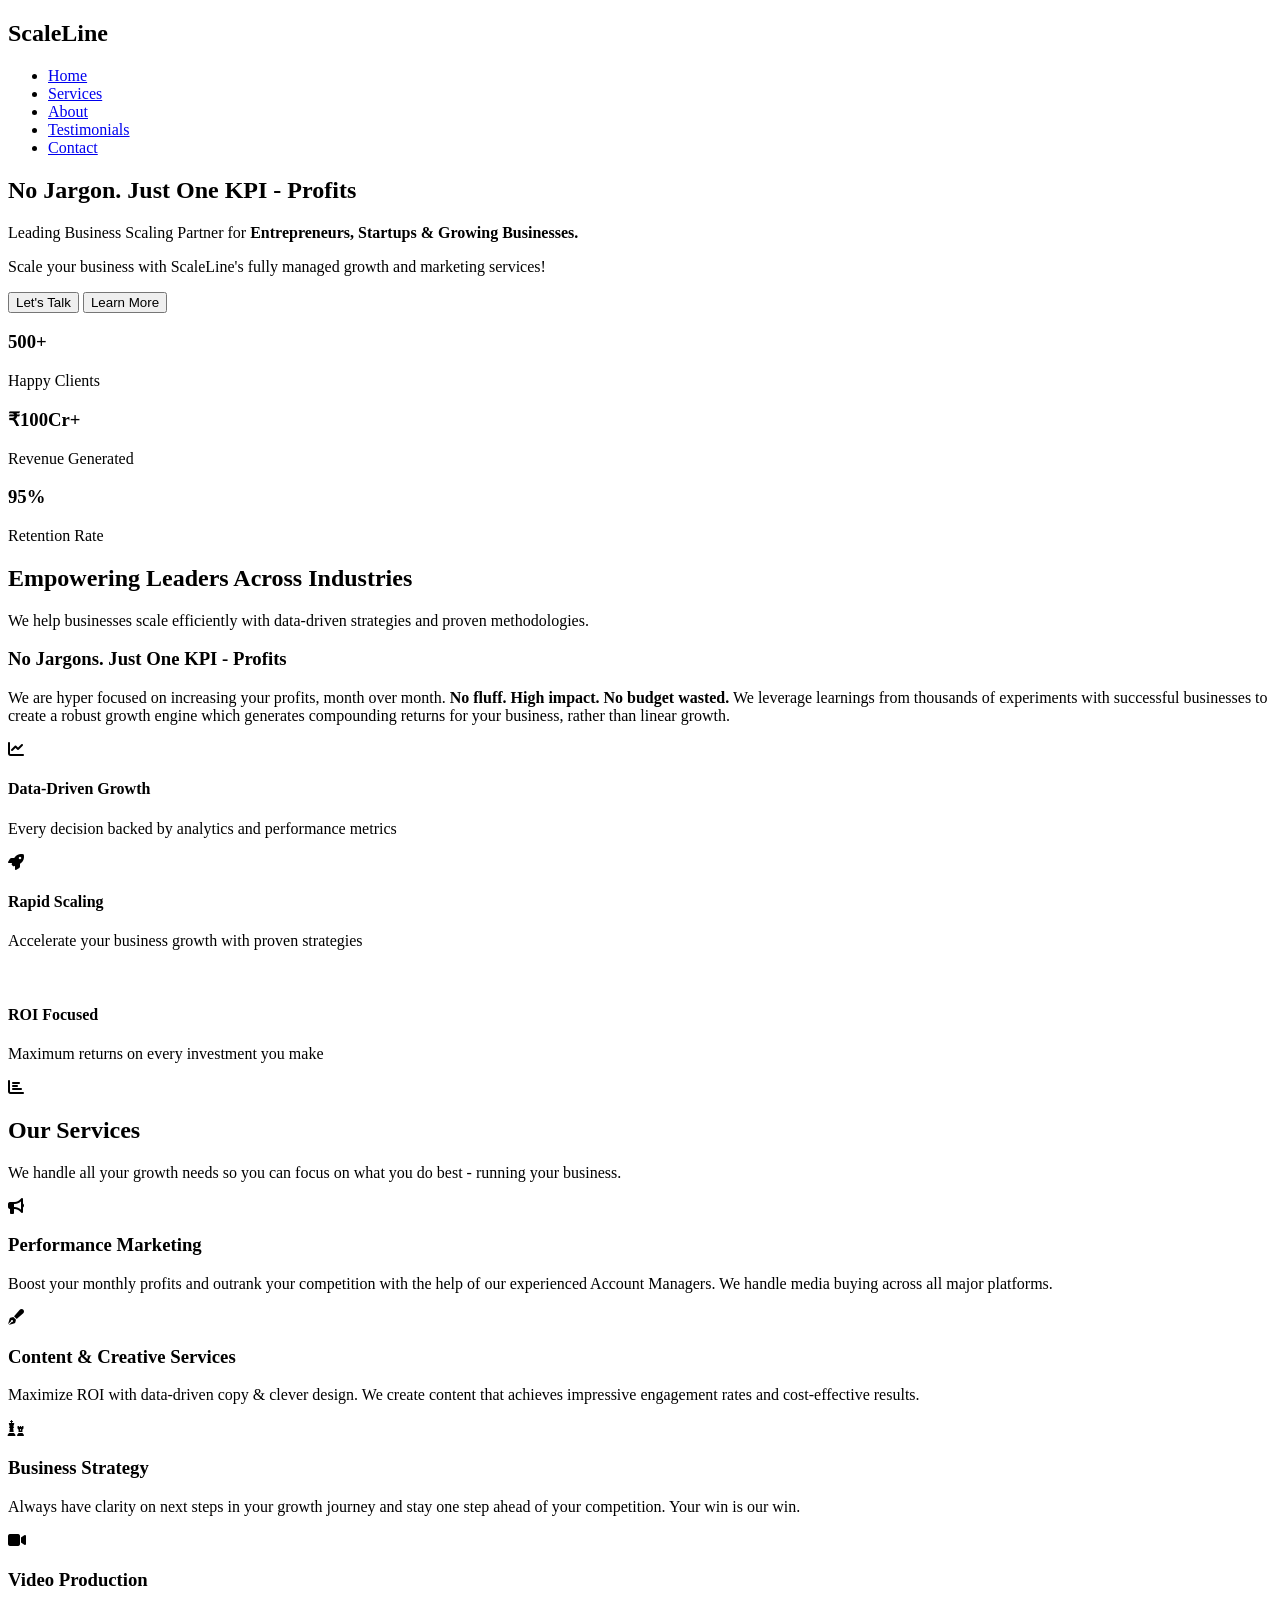
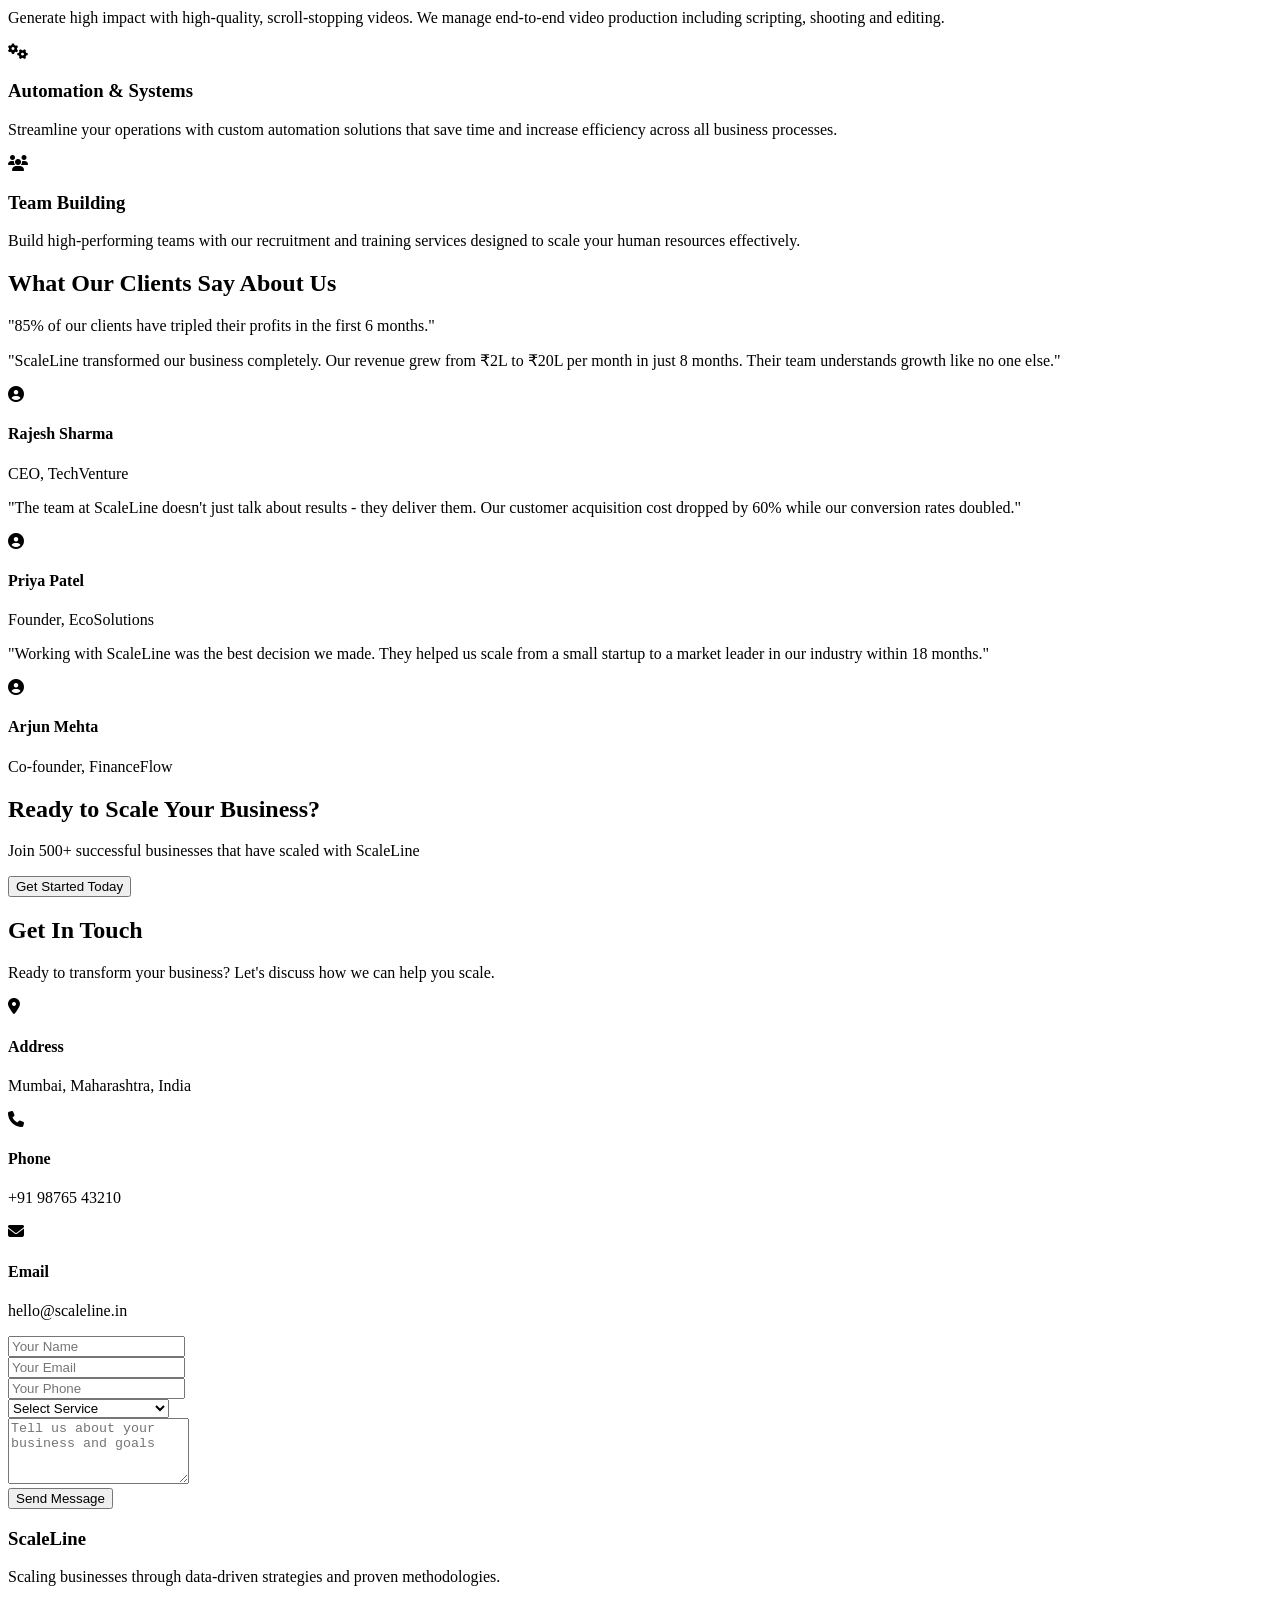
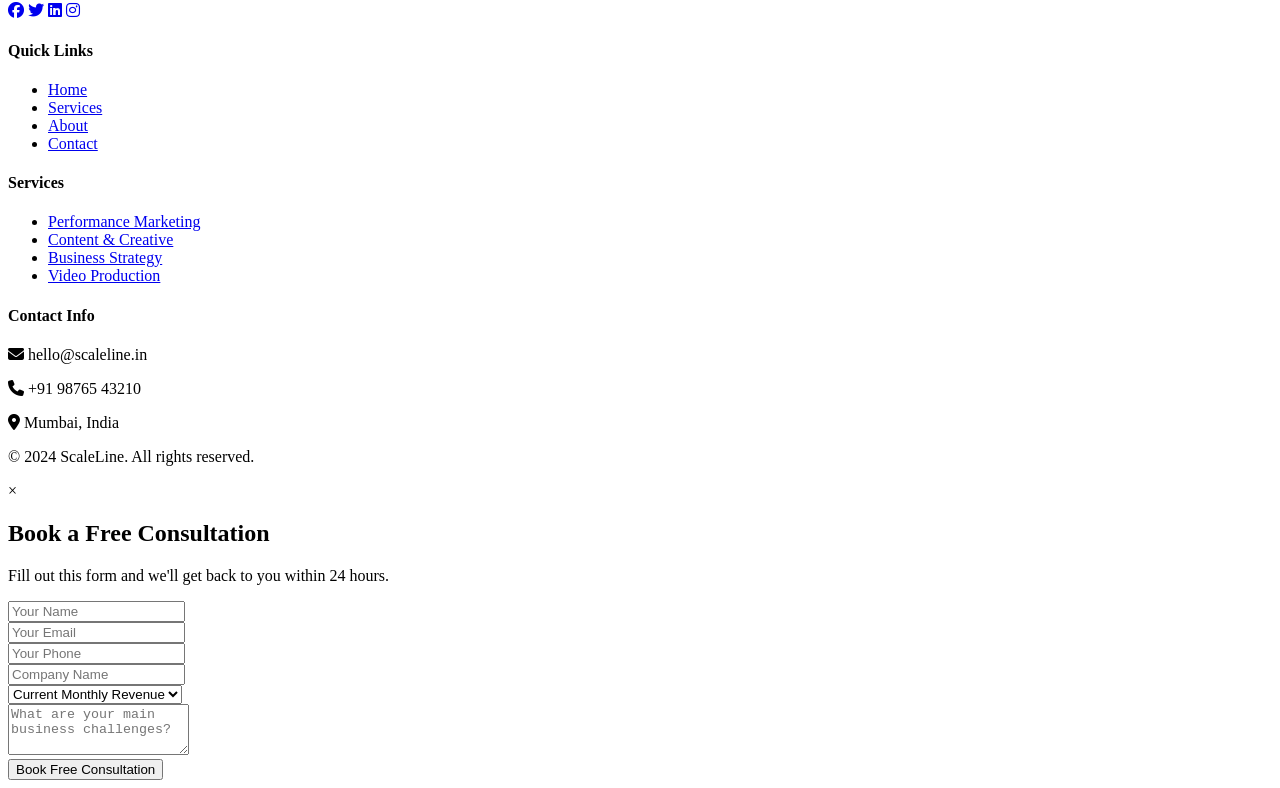
==== index.html @ e4d72406 "Checkpoint before follow-up message" ====
<!DOCTYPE html>
<html lang="en">
<head>
    <meta charset="UTF-8">
    <meta name="viewport" content="width=device-width, initial-scale=1.0">
    <title>ScaleLine - Scale Your Business Like Never Before</title>
    <link rel="stylesheet" href="styles.css">
    <link href="https://fonts.googleapis.com/css2?family=Inter:wght@300;400;500;600;700;800&display=swap" rel="stylesheet">
    <link rel="stylesheet" href="https://cdnjs.cloudflare.com/ajax/libs/font-awesome/6.4.0/css/all.min.css">
</head>
<body>
    <!-- Navigation -->
    <nav class="navbar">
        <div class="nav-container">
            <div class="nav-logo">
                <h2>ScaleLine</h2>
            </div>
            <ul class="nav-menu">
                <li class="nav-item">
                    <a href="#home" class="nav-link">Home</a>
                </li>
                <li class="nav-item">
                    <a href="#services" class="nav-link">Services</a>
                </li>
                <li class="nav-item">
                    <a href="#about" class="nav-link">About</a>
                </li>
                <li class="nav-item">
                    <a href="#testimonials" class="nav-link">Testimonials</a>
                </li>
                <li class="nav-item">
                    <a href="#contact" class="nav-link">Contact</a>
                </li>
            </ul>
            <div class="nav-toggle" id="mobile-menu">
                <span class="bar"></span>
                <span class="bar"></span>
                <span class="bar"></span>
            </div>
        </div>
    </nav>

    <!-- Hero Section -->
    <section id="home" class="hero">
        <div class="hero-container">
            <div class="hero-content">
                <h1 class="hero-title">
                    No Jargon. Just One KPI - 
                    <span class="gradient-text">Profits</span>
                </h1>
                <p class="hero-subtitle">
                    Leading Business Scaling Partner for <strong>Entrepreneurs, Startups & Growing Businesses.</strong>
                </p>
                <p class="hero-description">
                    Scale your business with ScaleLine's fully managed growth and marketing services!
                </p>
                <div class="hero-buttons">
                    <button class="btn btn-primary" onclick="openModal()">Let's Talk</button>
                    <button class="btn btn-secondary">Learn More</button>
                </div>
            </div>
            <div class="hero-stats">
                <div class="stat-item">
                    <h3>500+</h3>
                    <p>Happy Clients</p>
                </div>
                <div class="stat-item">
                    <h3>₹100Cr+</h3>
                    <p>Revenue Generated</p>
                </div>
                <div class="stat-item">
                    <h3>95%</h3>
                    <p>Retention Rate</p>
                </div>
            </div>
        </div>
    </section>

    <!-- About Section -->
    <section id="about" class="about">
        <div class="container">
            <div class="section-header">
                <h2>Empowering Leaders Across Industries</h2>
                <p>We help businesses scale efficiently with data-driven strategies and proven methodologies.</p>
            </div>
            <div class="about-content">
                <div class="about-text">
                    <h3>No Jargons. Just One KPI - <span class="gradient-text">Profits</span></h3>
                    <p>
                        We are hyper focused on increasing your profits, month over month. <strong>No fluff. High impact. No budget wasted.</strong> 
                        We leverage learnings from thousands of experiments with successful businesses to create a robust growth engine 
                        which generates compounding returns for your business, rather than linear growth.
                    </p>
                    <div class="features">
                        <div class="feature-item">
                            <i class="fas fa-chart-line"></i>
                            <h4>Data-Driven Growth</h4>
                            <p>Every decision backed by analytics and performance metrics</p>
                        </div>
                        <div class="feature-item">
                            <i class="fas fa-rocket"></i>
                            <h4>Rapid Scaling</h4>
                            <p>Accelerate your business growth with proven strategies</p>
                        </div>
                        <div class="feature-item">
                            <i class="fas fa-target"></i>
                            <h4>ROI Focused</h4>
                            <p>Maximum returns on every investment you make</p>
                        </div>
                    </div>
                </div>
                <div class="about-image">
                    <div class="image-placeholder">
                        <i class="fas fa-chart-bar"></i>
                    </div>
                </div>
            </div>
        </div>
    </section>

    <!-- Services Section -->
    <section id="services" class="services">
        <div class="container">
            <div class="section-header">
                <h2>Our Services</h2>
                <p>We handle all your growth needs so you can focus on what you do best - running your business.</p>
            </div>
            <div class="services-grid">
                <div class="service-card">
                    <div class="service-icon">
                        <i class="fas fa-bullhorn"></i>
                    </div>
                    <h3>Performance Marketing</h3>
                    <p>Boost your monthly profits and outrank your competition with the help of our experienced Account Managers. We handle media buying across all major platforms.</p>
                </div>
                <div class="service-card">
                    <div class="service-icon">
                        <i class="fas fa-pen-fancy"></i>
                    </div>
                    <h3>Content & Creative Services</h3>
                    <p>Maximize ROI with data-driven copy & clever design. We create content that achieves impressive engagement rates and cost-effective results.</p>
                </div>
                <div class="service-card">
                    <div class="service-icon">
                        <i class="fas fa-chess"></i>
                    </div>
                    <h3>Business Strategy</h3>
                    <p>Always have clarity on next steps in your growth journey and stay one step ahead of your competition. Your win is our win.</p>
                </div>
                <div class="service-card">
                    <div class="service-icon">
                        <i class="fas fa-video"></i>
                    </div>
                    <h3>Video Production</h3>
                    <p>Generate high impact with high-quality, scroll-stopping videos. We manage end-to-end video production including scripting, shooting and editing.</p>
                </div>
                <div class="service-card">
                    <div class="service-icon">
                        <i class="fas fa-cogs"></i>
                    </div>
                    <h3>Automation & Systems</h3>
                    <p>Streamline your operations with custom automation solutions that save time and increase efficiency across all business processes.</p>
                </div>
                <div class="service-card">
                    <div class="service-icon">
                        <i class="fas fa-users"></i>
                    </div>
                    <h3>Team Building</h3>
                    <p>Build high-performing teams with our recruitment and training services designed to scale your human resources effectively.</p>
                </div>
            </div>
        </div>
    </section>

    <!-- Testimonials Section -->
    <section id="testimonials" class="testimonials">
        <div class="container">
            <div class="section-header">
                <h2>What Our Clients Say About Us</h2>
                <p>"85% of our clients have tripled their profits in the first 6 months."</p>
            </div>
            <div class="testimonials-slider">
                <div class="testimonial-card active">
                    <div class="testimonial-content">
                        <p>"ScaleLine transformed our business completely. Our revenue grew from ₹2L to ₹20L per month in just 8 months. Their team understands growth like no one else."</p>
                    </div>
                    <div class="testimonial-author">
                        <div class="author-image">
                            <i class="fas fa-user-circle"></i>
                        </div>
                        <div class="author-info">
                            <h4>Rajesh Sharma</h4>
                            <p>CEO, TechVenture</p>
                        </div>
                    </div>
                </div>
                <div class="testimonial-card">
                    <div class="testimonial-content">
                        <p>"The team at ScaleLine doesn't just talk about results - they deliver them. Our customer acquisition cost dropped by 60% while our conversion rates doubled."</p>
                    </div>
                    <div class="testimonial-author">
                        <div class="author-image">
                            <i class="fas fa-user-circle"></i>
                        </div>
                        <div class="author-info">
                            <h4>Priya Patel</h4>
                            <p>Founder, EcoSolutions</p>
                        </div>
                    </div>
                </div>
                <div class="testimonial-card">
                    <div class="testimonial-content">
                        <p>"Working with ScaleLine was the best decision we made. They helped us scale from a small startup to a market leader in our industry within 18 months."</p>
                    </div>
                    <div class="testimonial-author">
                        <div class="author-image">
                            <i class="fas fa-user-circle"></i>
                        </div>
                        <div class="author-info">
                            <h4>Arjun Mehta</h4>
                            <p>Co-founder, FinanceFlow</p>
                        </div>
                    </div>
                </div>
            </div>
            <div class="testimonial-dots">
                <span class="dot active" onclick="currentSlide(1)"></span>
                <span class="dot" onclick="currentSlide(2)"></span>
                <span class="dot" onclick="currentSlide(3)"></span>
            </div>
        </div>
    </section>

    <!-- CTA Section -->
    <section class="cta">
        <div class="container">
            <div class="cta-content">
                <h2>Ready to Scale Your Business?</h2>
                <p>Join 500+ successful businesses that have scaled with ScaleLine</p>
                <button class="btn btn-primary" onclick="openModal()">Get Started Today</button>
            </div>
        </div>
    </section>

    <!-- Contact Section -->
    <section id="contact" class="contact">
        <div class="container">
            <div class="section-header">
                <h2>Get In Touch</h2>
                <p>Ready to transform your business? Let's discuss how we can help you scale.</p>
            </div>
            <div class="contact-content">
                <div class="contact-info">
                    <div class="contact-item">
                        <i class="fas fa-map-marker-alt"></i>
                        <div>
                            <h4>Address</h4>
                            <p>Mumbai, Maharashtra, India</p>
                        </div>
                    </div>
                    <div class="contact-item">
                        <i class="fas fa-phone"></i>
                        <div>
                            <h4>Phone</h4>
                            <p>+91 98765 43210</p>
                        </div>
                    </div>
                    <div class="contact-item">
                        <i class="fas fa-envelope"></i>
                        <div>
                            <h4>Email</h4>
                            <p>hello@scaleline.in</p>
                        </div>
                    </div>
                </div>
                <form class="contact-form">
                    <div class="form-group">
                        <input type="text" placeholder="Your Name" required>
                    </div>
                    <div class="form-group">
                        <input type="email" placeholder="Your Email" required>
                    </div>
                    <div class="form-group">
                        <input type="tel" placeholder="Your Phone" required>
                    </div>
                    <div class="form-group">
                        <select required>
                            <option value="">Select Service</option>
                            <option value="performance-marketing">Performance Marketing</option>
                            <option value="content-creative">Content & Creative</option>
                            <option value="business-strategy">Business Strategy</option>
                            <option value="video-production">Video Production</option>
                            <option value="automation">Automation & Systems</option>
                            <option value="team-building">Team Building</option>
                        </select>
                    </div>
                    <div class="form-group">
                        <textarea placeholder="Tell us about your business and goals" rows="4" required></textarea>
                    </div>
                    <button type="submit" class="btn btn-primary">Send Message</button>
                </form>
            </div>
        </div>
    </section>

    <!-- Footer -->
    <footer class="footer">
        <div class="container">
            <div class="footer-content">
                <div class="footer-section">
                    <h3>ScaleLine</h3>
                    <p>Scaling businesses through data-driven strategies and proven methodologies.</p>
                    <div class="social-links">
                        <a href="#"><i class="fab fa-facebook"></i></a>
                        <a href="#"><i class="fab fa-twitter"></i></a>
                        <a href="#"><i class="fab fa-linkedin"></i></a>
                        <a href="#"><i class="fab fa-instagram"></i></a>
                    </div>
                </div>
                <div class="footer-section">
                    <h4>Quick Links</h4>
                    <ul>
                        <li><a href="#home">Home</a></li>
                        <li><a href="#services">Services</a></li>
                        <li><a href="#about">About</a></li>
                        <li><a href="#contact">Contact</a></li>
                    </ul>
                </div>
                <div class="footer-section">
                    <h4>Services</h4>
                    <ul>
                        <li><a href="#">Performance Marketing</a></li>
                        <li><a href="#">Content & Creative</a></li>
                        <li><a href="#">Business Strategy</a></li>
                        <li><a href="#">Video Production</a></li>
                    </ul>
                </div>
                <div class="footer-section">
                    <h4>Contact Info</h4>
                    <p><i class="fas fa-envelope"></i> hello@scaleline.in</p>
                    <p><i class="fas fa-phone"></i> +91 98765 43210</p>
                    <p><i class="fas fa-map-marker-alt"></i> Mumbai, India</p>
                </div>
            </div>
            <div class="footer-bottom">
                <p>&copy; 2024 ScaleLine. All rights reserved.</p>
            </div>
        </div>
    </footer>

    <!-- Modal -->
    <div id="consultationModal" class="modal">
        <div class="modal-content">
            <span class="close">&times;</span>
            <h2>Book a Free Consultation</h2>
            <p>Fill out this form and we'll get back to you within 24 hours.</p>
            <form class="modal-form">
                <div class="form-group">
                    <input type="text" placeholder="Your Name" required>
                </div>
                <div class="form-group">
                    <input type="email" placeholder="Your Email" required>
                </div>
                <div class="form-group">
                    <input type="tel" placeholder="Your Phone" required>
                </div>
                <div class="form-group">
                    <input type="text" placeholder="Company Name" required>
                </div>
                <div class="form-group">
                    <select required>
                        <option value="">Current Monthly Revenue</option>
                        <option value="0-1L">₹0 - ₹1L</option>
                        <option value="1-5L">₹1L - ₹5L</option>
                        <option value="5-10L">₹5L - ₹10L</option>
                        <option value="10-25L">₹10L - ₹25L</option>
                        <option value="25L+">₹25L+</option>
                    </select>
                </div>
                <div class="form-group">
                    <textarea placeholder="What are your main business challenges?" rows="3" required></textarea>
                </div>
                <button type="submit" class="btn btn-primary">Book Free Consultation</button>
            </form>
        </div>
    </div>

    <script src="script.js"></script>
</body>
</html>
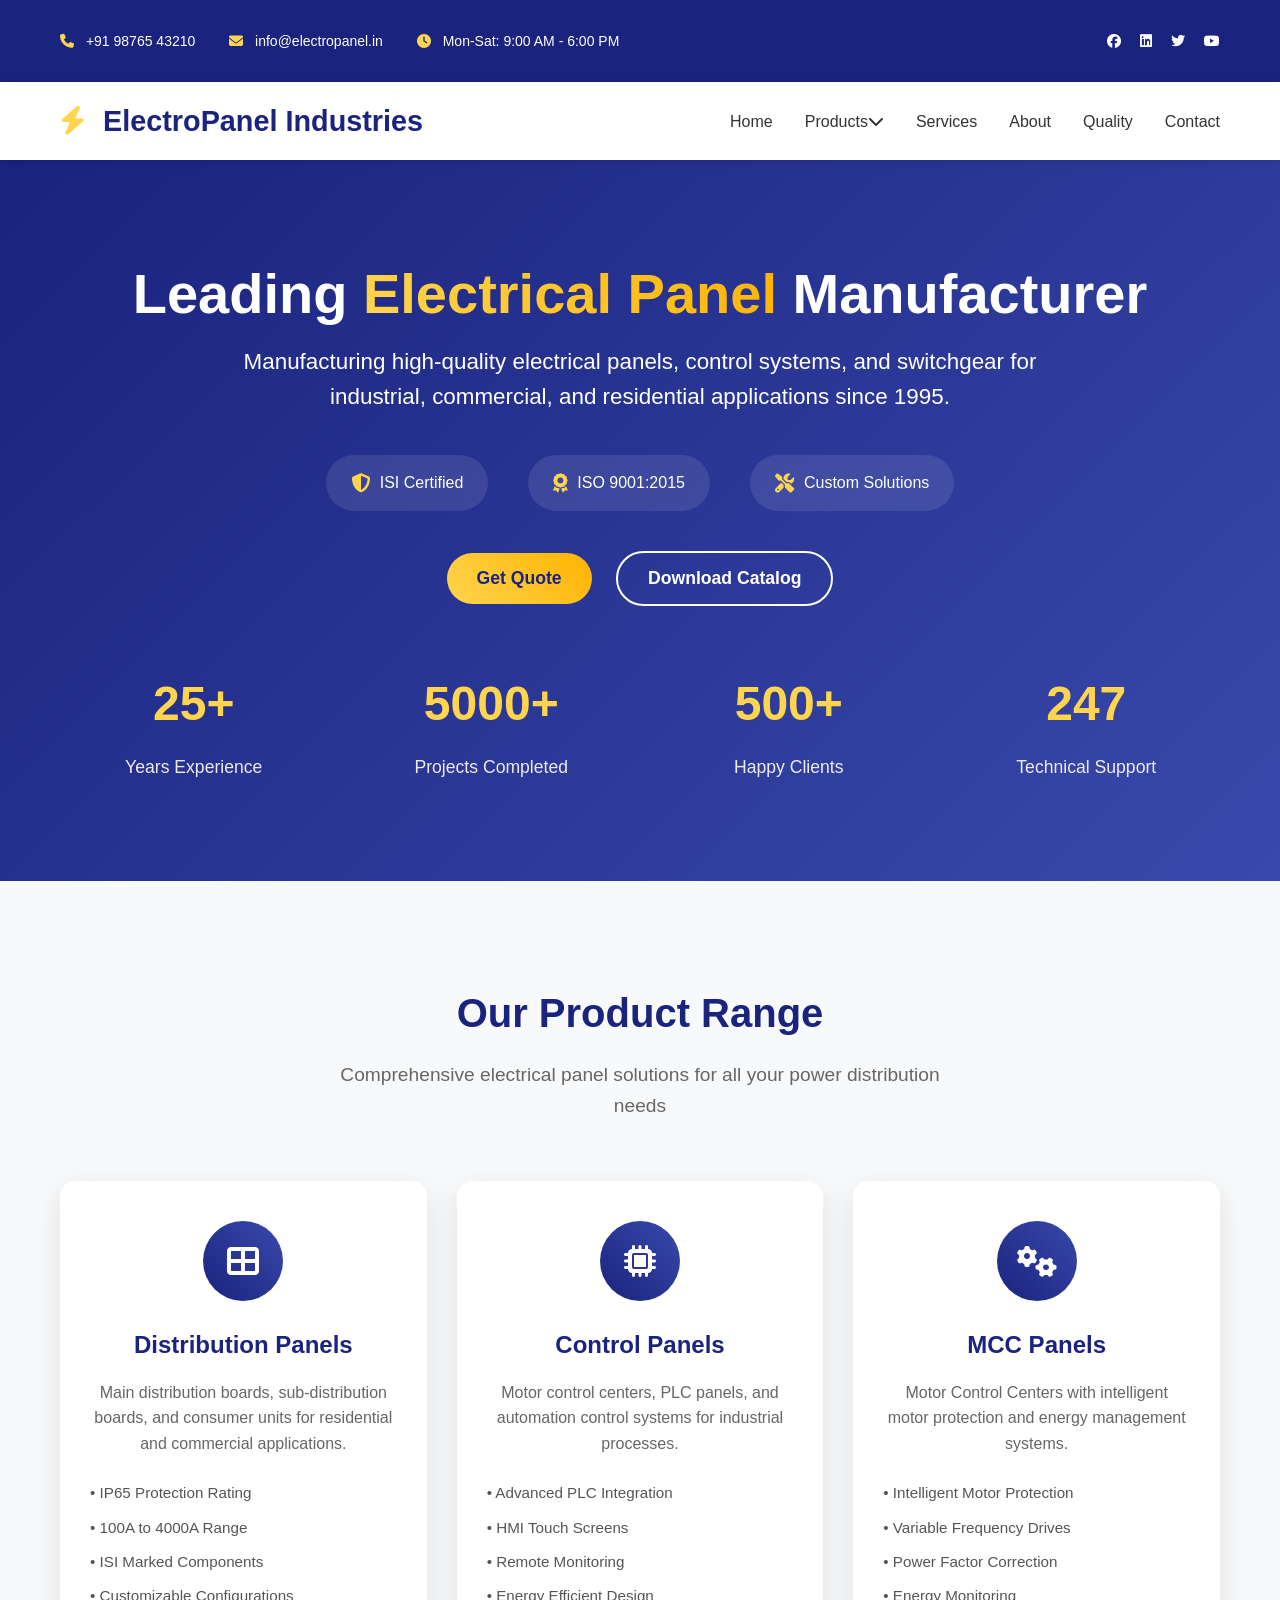
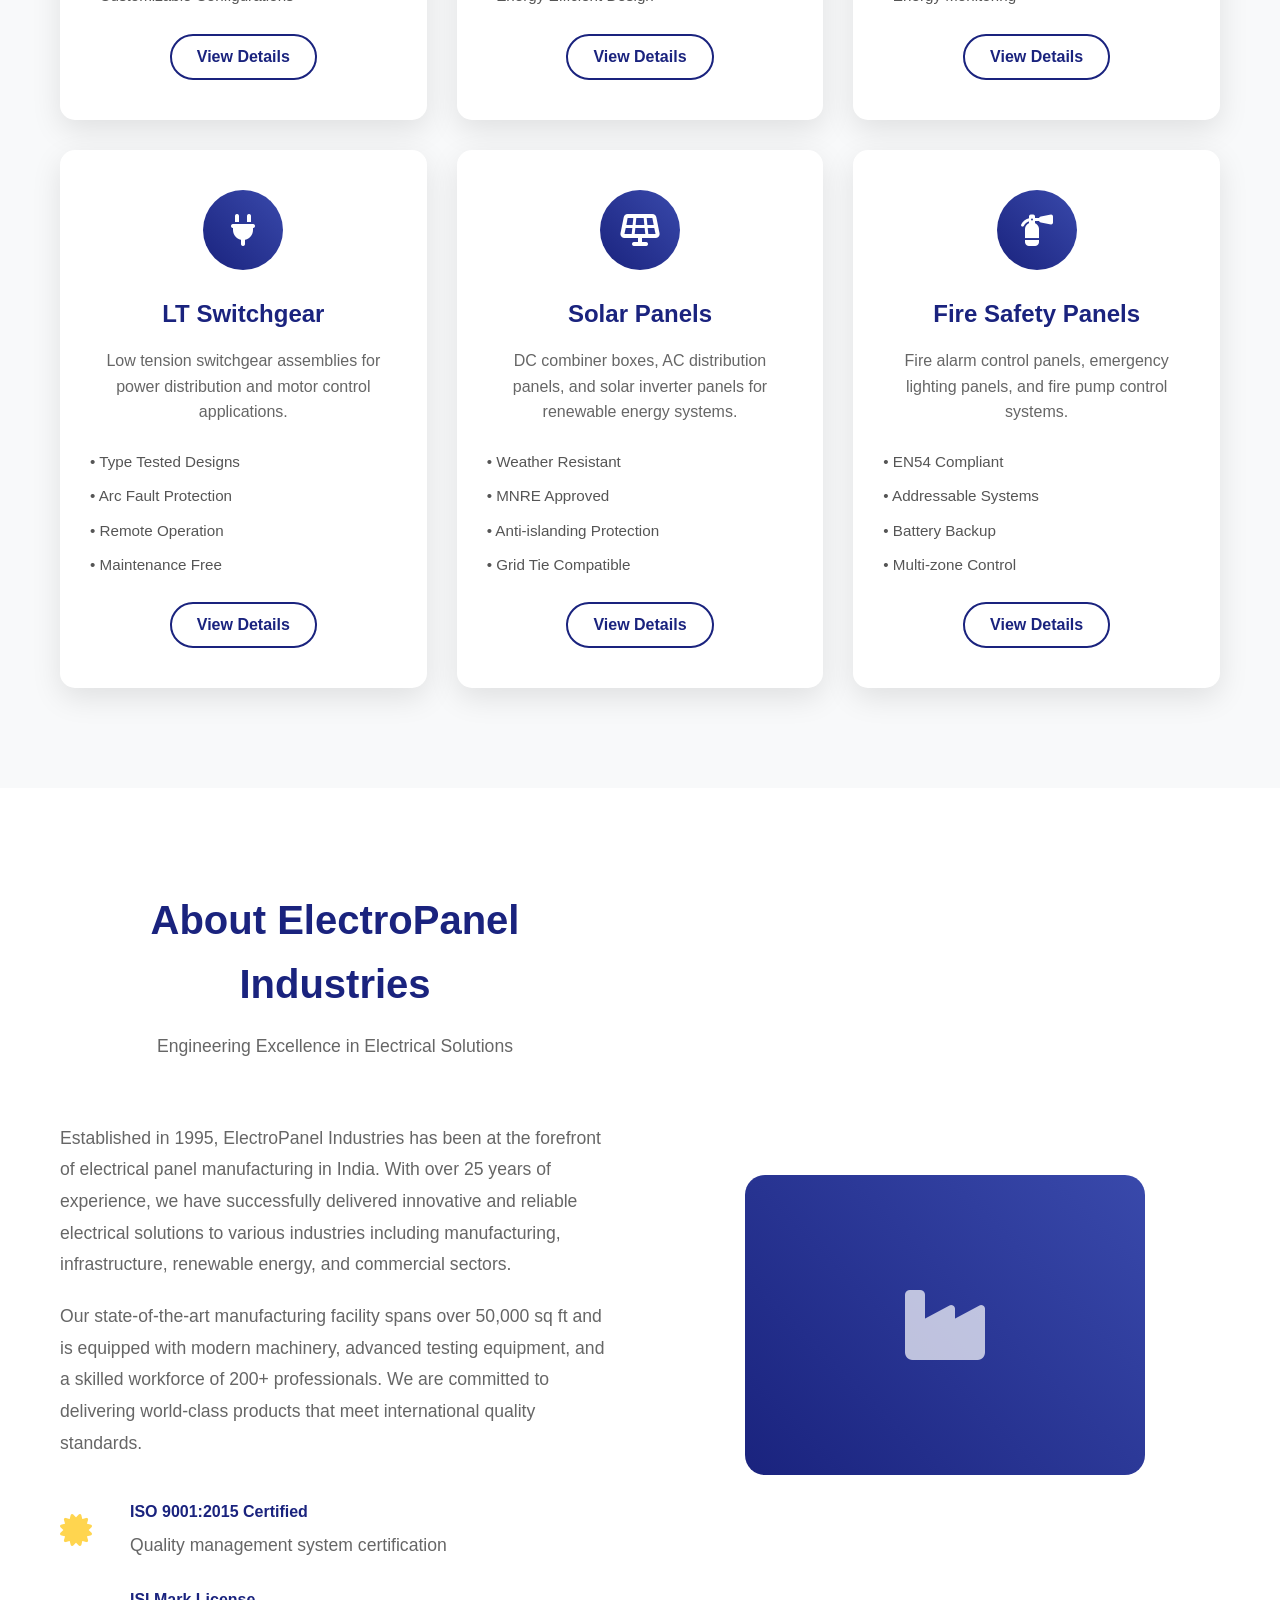
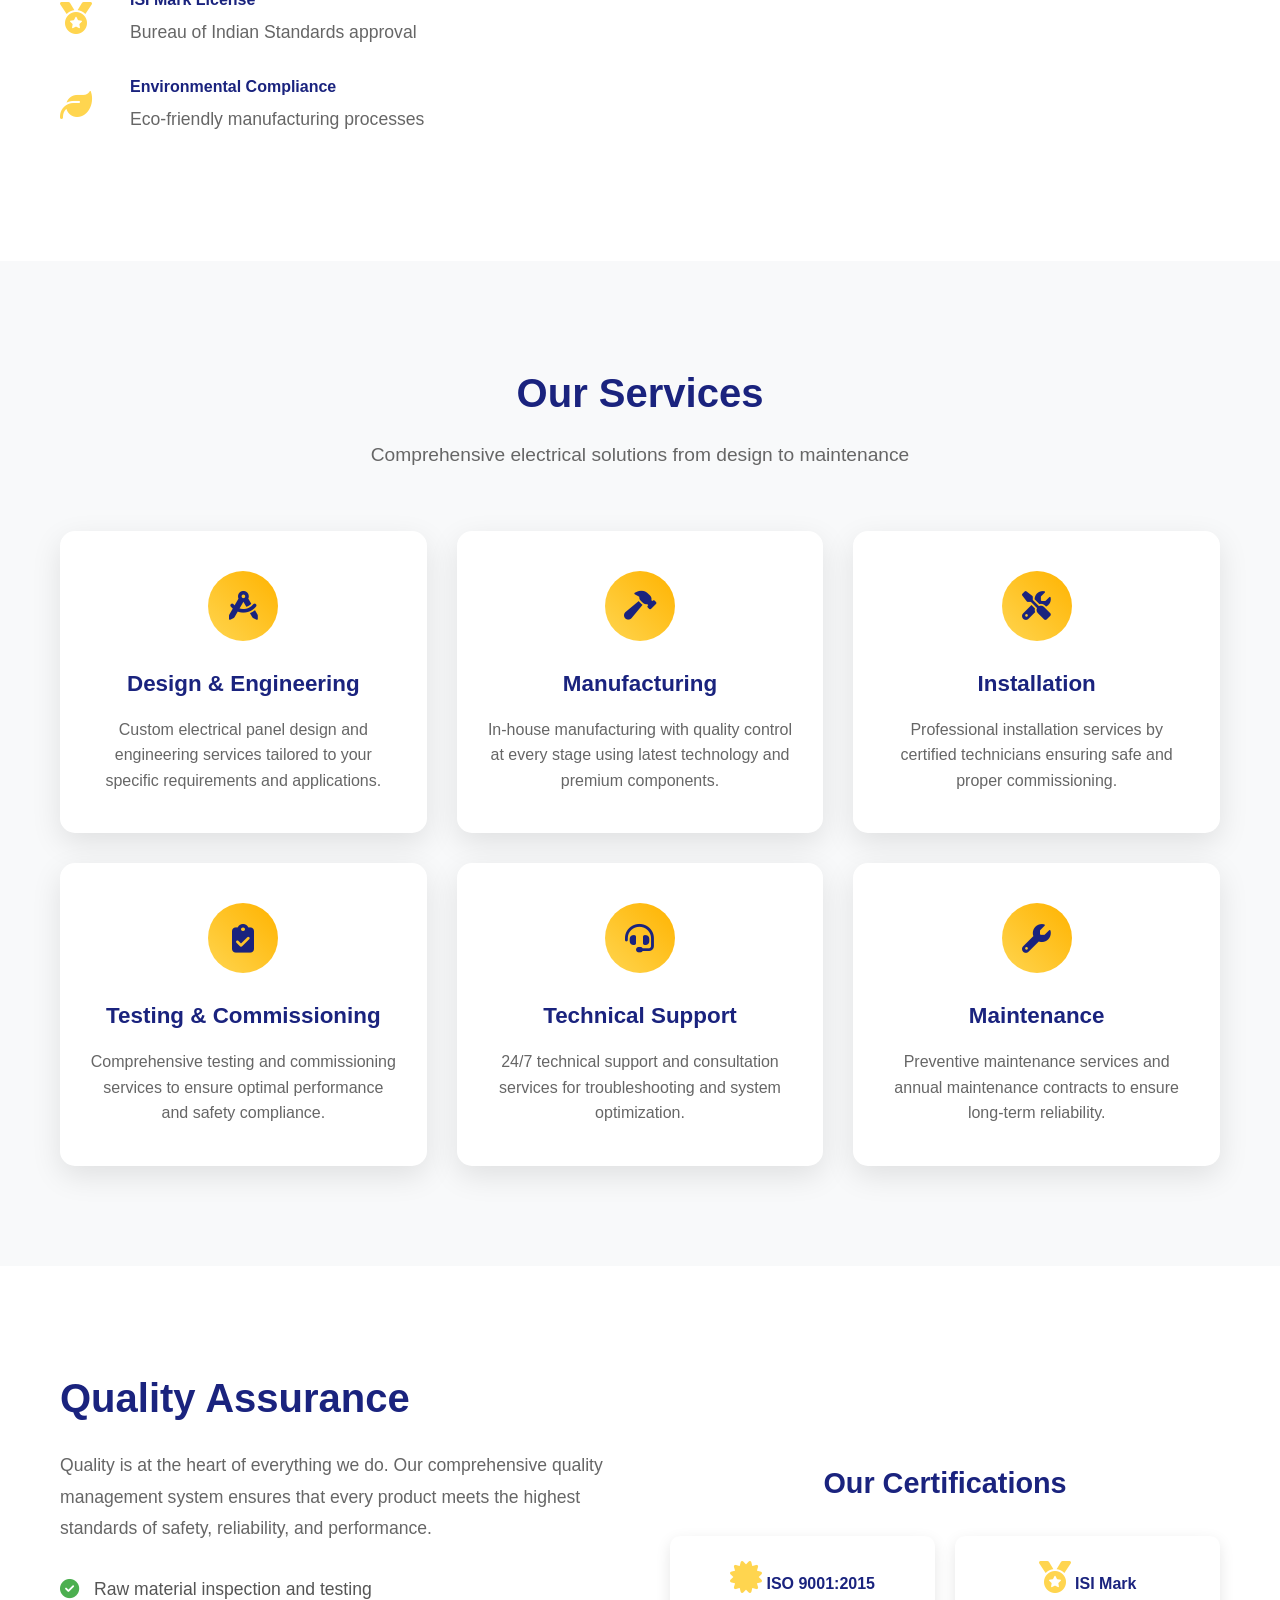
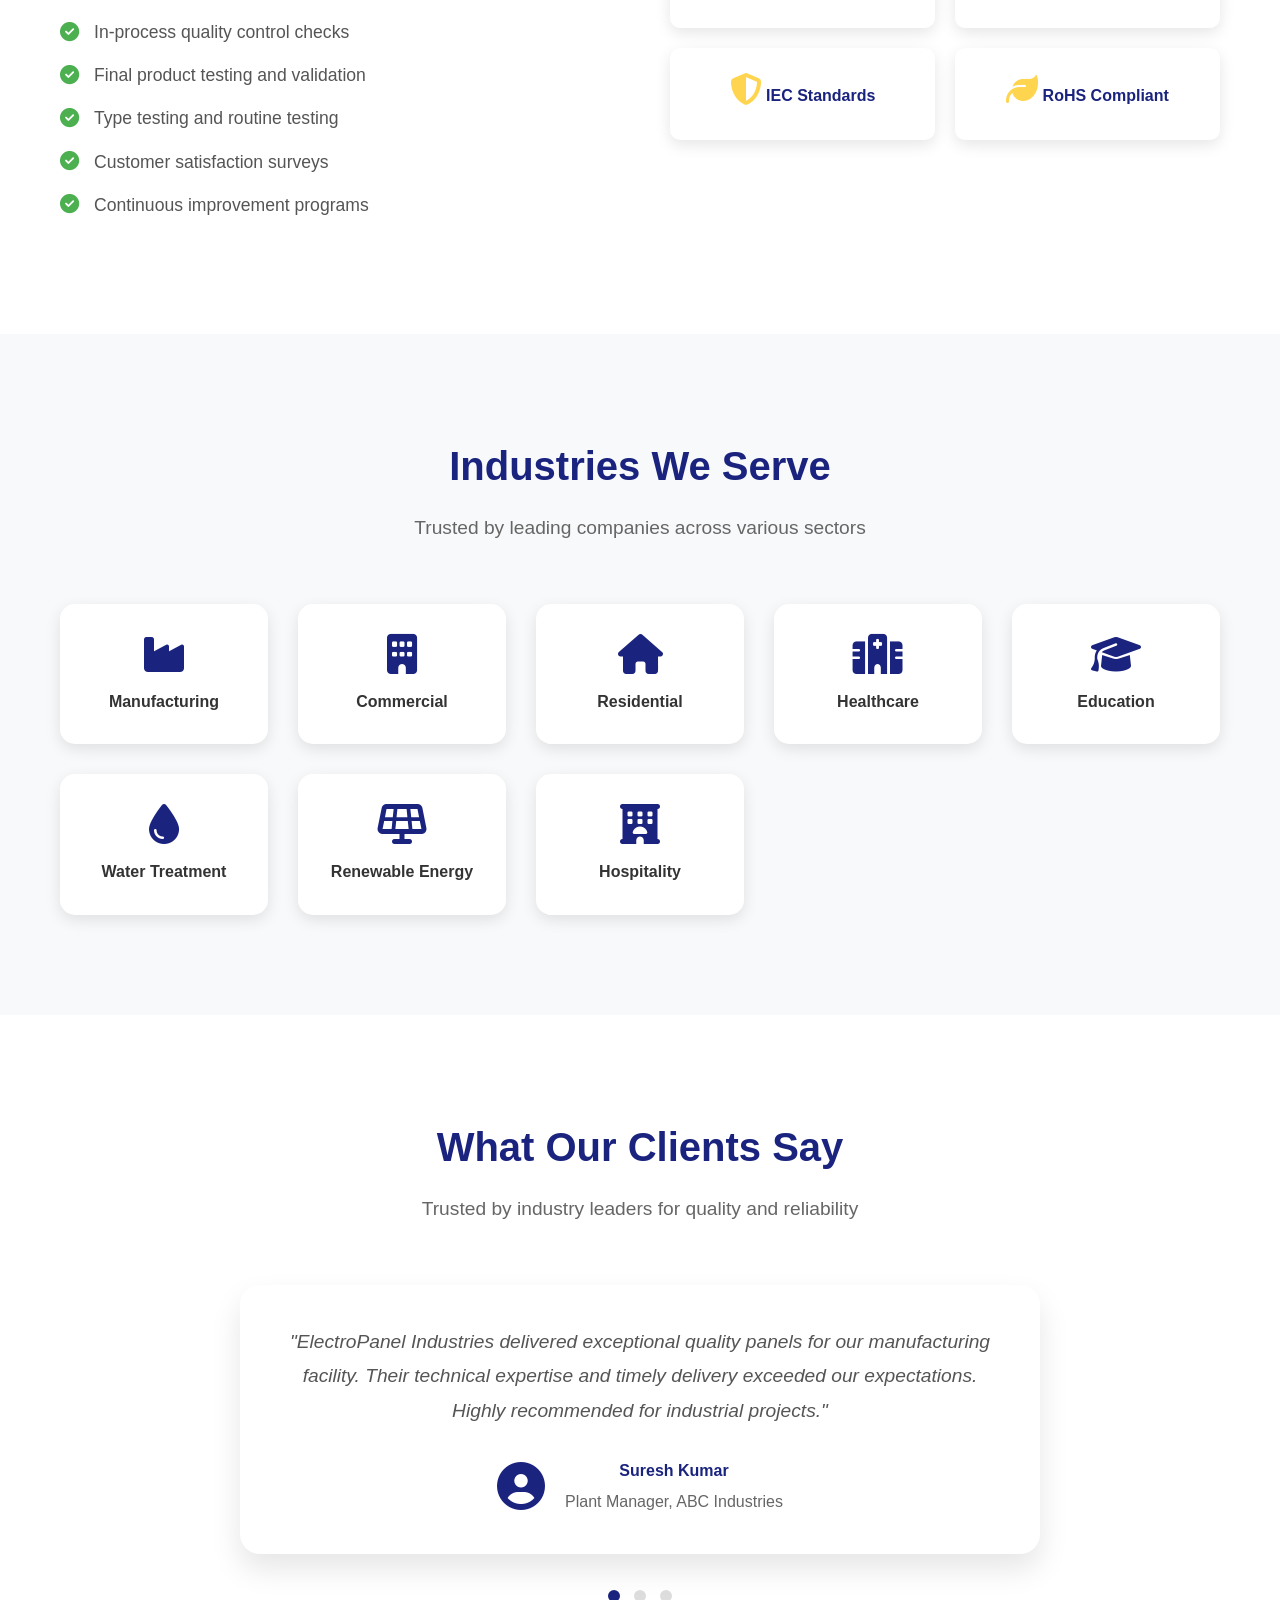
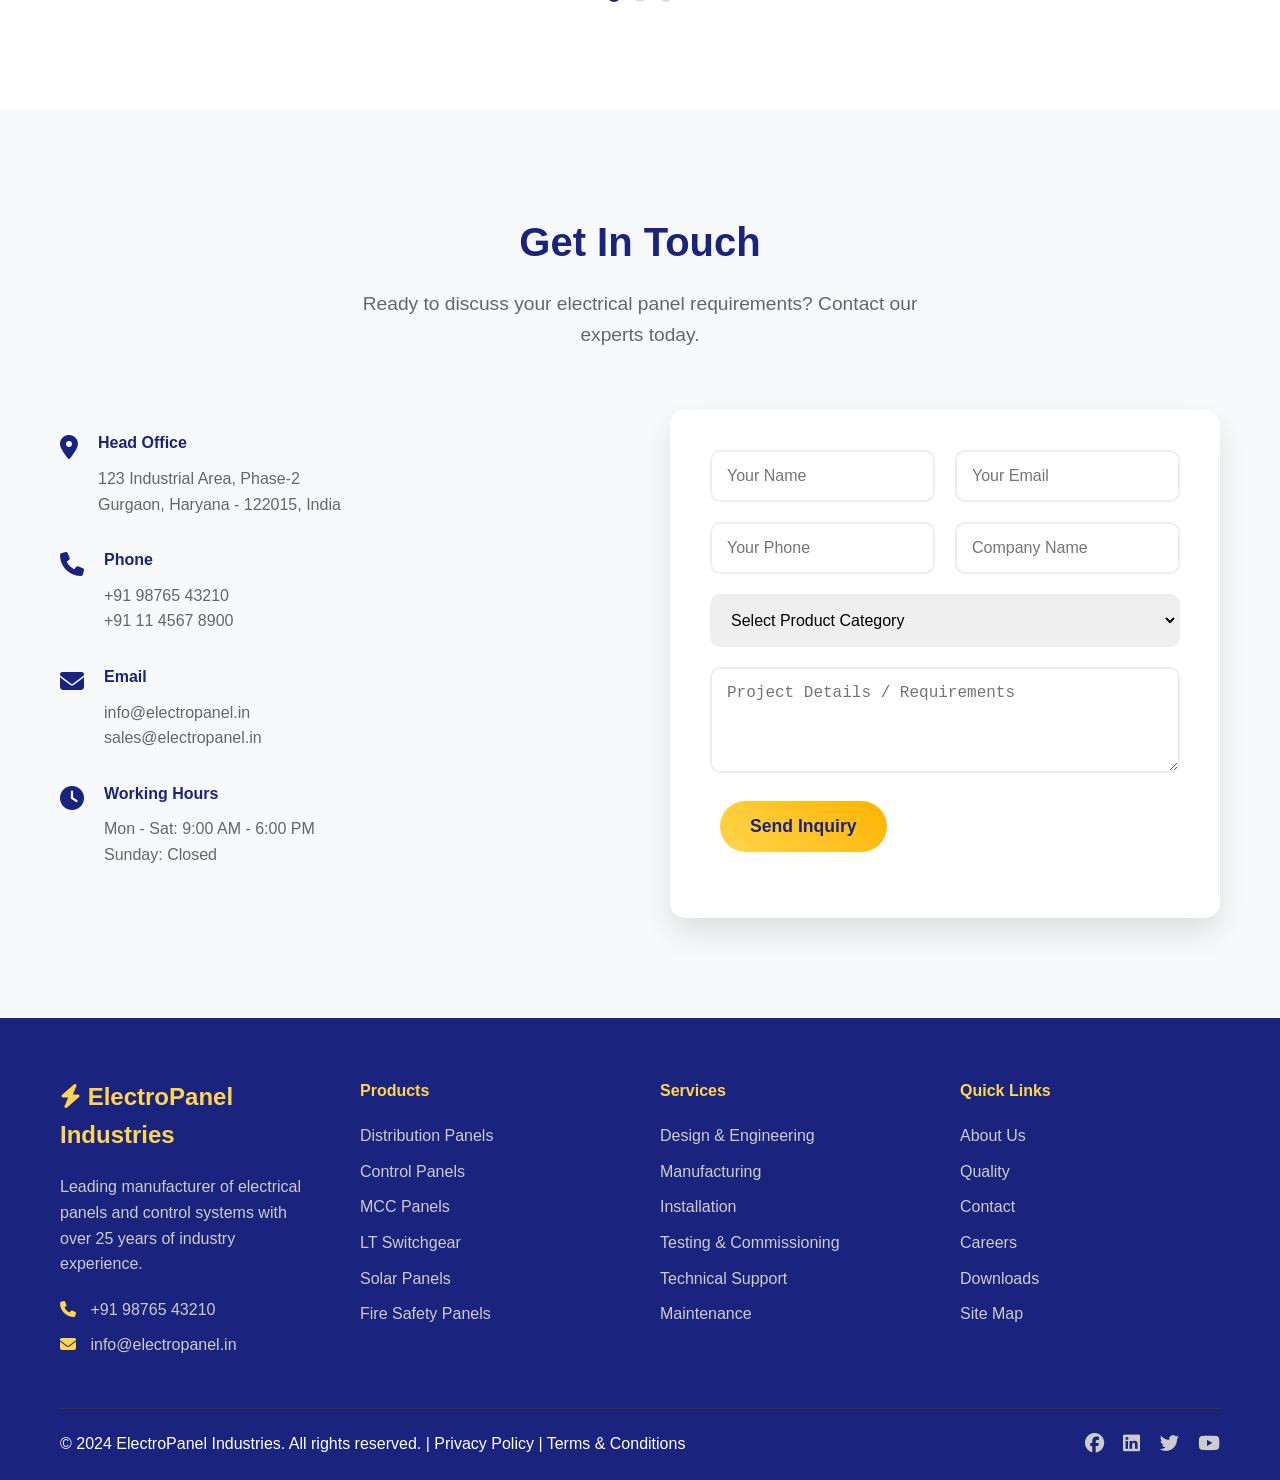
==== commit c616d73c: "Create ElectroPanel Industries website with comprehensive electrical panel solutions Co-authored-by:" ====
--- a/index.html
+++ b/index.html
@@ -3,21 +3,49 @@
 <head>
     <meta charset="UTF-8">
     <meta name="viewport" content="width=device-width, initial-scale=1.0">
-    <title>ScaleLine - Scale Your Business Like Never Before</title>
+    <title>ElectroPanel Industries - Leading Electrical Panel Manufacturer</title>
     <link rel="stylesheet" href="styles.css">
     <link href="https://fonts.googleapis.com/css2?family=Inter:wght@300;400;500;600;700;800&display=swap" rel="stylesheet">
     <link rel="stylesheet" href="https://cdnjs.cloudflare.com/ajax/libs/font-awesome/6.4.0/css/all.min.css">
 </head>
 <body>
+    <!-- Header -->
+    <header class="header">
+        <div class="container">
+            <div class="header-top">
+                <div class="contact-info">
+                    <span><i class="fas fa-phone"></i> +91 98765 43210</span>
+                    <span><i class="fas fa-envelope"></i> info@electropanel.in</span>
+                    <span><i class="fas fa-clock"></i> Mon-Sat: 9:00 AM - 6:00 PM</span>
+                </div>
+                <div class="social-links">
+                    <a href="#"><i class="fab fa-facebook"></i></a>
+                    <a href="#"><i class="fab fa-linkedin"></i></a>
+                    <a href="#"><i class="fab fa-twitter"></i></a>
+                    <a href="#"><i class="fab fa-youtube"></i></a>
+                </div>
+            </div>
+        </div>
+    </header>
+
     <!-- Navigation -->
     <nav class="navbar">
         <div class="nav-container">
             <div class="nav-logo">
-                <h2>ScaleLine</h2>
+                <h2><i class="fas fa-bolt"></i> ElectroPanel Industries</h2>
             </div>
             <ul class="nav-menu">
                 <li class="nav-item">
                     <a href="#home" class="nav-link">Home</a>
+                </li>
+                <li class="nav-item dropdown">
+                    <a href="#products" class="nav-link">Products <i class="fas fa-chevron-down"></i></a>
+                    <div class="dropdown-menu">
+                        <a href="#distribution-panels">Distribution Panels</a>
+                        <a href="#control-panels">Control Panels</a>
+                        <a href="#mcc-panels">MCC Panels</a>
+                        <a href="#switchgear">Switchgear</a>
+                    </div>
                 </li>
                 <li class="nav-item">
                     <a href="#services" class="nav-link">Services</a>
@@ -26,7 +54,7 @@
                     <a href="#about" class="nav-link">About</a>
                 </li>
                 <li class="nav-item">
-                    <a href="#testimonials" class="nav-link">Testimonials</a>
+                    <a href="#quality" class="nav-link">Quality</a>
                 </li>
                 <li class="nav-item">
                     <a href="#contact" class="nav-link">Contact</a>
@@ -45,32 +73,142 @@
         <div class="hero-container">
             <div class="hero-content">
                 <h1 class="hero-title">
-                    No Jargon. Just One KPI - 
-                    <span class="gradient-text">Profits</span>
+                    Leading <span class="gradient-text">Electrical Panel</span> Manufacturer
                 </h1>
                 <p class="hero-subtitle">
-                    Leading Business Scaling Partner for <strong>Entrepreneurs, Startups & Growing Businesses.</strong>
+                    Manufacturing high-quality electrical panels, control systems, and switchgear for industrial, commercial, and residential applications since 1995.
                 </p>
-                <p class="hero-description">
-                    Scale your business with ScaleLine's fully managed growth and marketing services!
-                </p>
+                <div class="hero-features">
+                    <div class="feature">
+                        <i class="fas fa-shield-alt"></i>
+                        <span>ISI Certified</span>
+                    </div>
+                    <div class="feature">
+                        <i class="fas fa-award"></i>
+                        <span>ISO 9001:2015</span>
+                    </div>
+                    <div class="feature">
+                        <i class="fas fa-tools"></i>
+                        <span>Custom Solutions</span>
+                    </div>
+                </div>
                 <div class="hero-buttons">
-                    <button class="btn btn-primary" onclick="openModal()">Let's Talk</button>
-                    <button class="btn btn-secondary">Learn More</button>
+                    <button class="btn btn-primary" onclick="openQuoteModal()">Get Quote</button>
+                    <button class="btn btn-secondary">Download Catalog</button>
                 </div>
             </div>
             <div class="hero-stats">
+                <div class="stat-item">
+                    <h3>25+</h3>
+                    <p>Years Experience</p>
+                </div>
+                <div class="stat-item">
+                    <h3>5000+</h3>
+                    <p>Projects Completed</p>
+                </div>
                 <div class="stat-item">
                     <h3>500+</h3>
                     <p>Happy Clients</p>
                 </div>
                 <div class="stat-item">
-                    <h3>₹100Cr+</h3>
-                    <p>Revenue Generated</p>
-                </div>
-                <div class="stat-item">
-                    <h3>95%</h3>
-                    <p>Retention Rate</p>
+                    <h3>24/7</h3>
+                    <p>Technical Support</p>
+                </div>
+            </div>
+        </div>
+    </section>
+
+    <!-- Products Section -->
+    <section id="products" class="products">
+        <div class="container">
+            <div class="section-header">
+                <h2>Our Product Range</h2>
+                <p>Comprehensive electrical panel solutions for all your power distribution needs</p>
+            </div>
+            <div class="products-grid">
+                <div class="product-card">
+                    <div class="product-image">
+                        <i class="fas fa-th-large"></i>
+                    </div>
+                    <h3>Distribution Panels</h3>
+                    <p>Main distribution boards, sub-distribution boards, and consumer units for residential and commercial applications.</p>
+                    <ul class="product-features">
+                        <li>• IP65 Protection Rating</li>
+                        <li>• 100A to 4000A Range</li>
+                        <li>• ISI Marked Components</li>
+                        <li>• Customizable Configurations</li>
+                    </ul>
+                    <button class="btn btn-outline">View Details</button>
+                </div>
+                <div class="product-card">
+                    <div class="product-image">
+                        <i class="fas fa-microchip"></i>
+                    </div>
+                    <h3>Control Panels</h3>
+                    <p>Motor control centers, PLC panels, and automation control systems for industrial processes.</p>
+                    <ul class="product-features">
+                        <li>• Advanced PLC Integration</li>
+                        <li>• HMI Touch Screens</li>
+                        <li>• Remote Monitoring</li>
+                        <li>• Energy Efficient Design</li>
+                    </ul>
+                    <button class="btn btn-outline">View Details</button>
+                </div>
+                <div class="product-card">
+                    <div class="product-image">
+                        <i class="fas fa-cogs"></i>
+                    </div>
+                    <h3>MCC Panels</h3>
+                    <p>Motor Control Centers with intelligent motor protection and energy management systems.</p>
+                    <ul class="product-features">
+                        <li>• Intelligent Motor Protection</li>
+                        <li>• Variable Frequency Drives</li>
+                        <li>• Power Factor Correction</li>
+                        <li>• Energy Monitoring</li>
+                    </ul>
+                    <button class="btn btn-outline">View Details</button>
+                </div>
+                <div class="product-card">
+                    <div class="product-image">
+                        <i class="fas fa-plug"></i>
+                    </div>
+                    <h3>LT Switchgear</h3>
+                    <p>Low tension switchgear assemblies for power distribution and motor control applications.</p>
+                    <ul class="product-features">
+                        <li>• Type Tested Designs</li>
+                        <li>• Arc Fault Protection</li>
+                        <li>• Remote Operation</li>
+                        <li>• Maintenance Free</li>
+                    </ul>
+                    <button class="btn btn-outline">View Details</button>
+                </div>
+                <div class="product-card">
+                    <div class="product-image">
+                        <i class="fas fa-solar-panel"></i>
+                    </div>
+                    <h3>Solar Panels</h3>
+                    <p>DC combiner boxes, AC distribution panels, and solar inverter panels for renewable energy systems.</p>
+                    <ul class="product-features">
+                        <li>• Weather Resistant</li>
+                        <li>• MNRE Approved</li>
+                        <li>• Anti-islanding Protection</li>
+                        <li>• Grid Tie Compatible</li>
+                    </ul>
+                    <button class="btn btn-outline">View Details</button>
+                </div>
+                <div class="product-card">
+                    <div class="product-image">
+                        <i class="fas fa-fire-extinguisher"></i>
+                    </div>
+                    <h3>Fire Safety Panels</h3>
+                    <p>Fire alarm control panels, emergency lighting panels, and fire pump control systems.</p>
+                    <ul class="product-features">
+                        <li>• EN54 Compliant</li>
+                        <li>• Addressable Systems</li>
+                        <li>• Battery Backup</li>
+                        <li>• Multi-zone Control</li>
+                    </ul>
+                    <button class="btn btn-outline">View Details</button>
                 </div>
             </div>
         </div>
@@ -79,39 +217,49 @@
     <!-- About Section -->
     <section id="about" class="about">
         <div class="container">
-            <div class="section-header">
-                <h2>Empowering Leaders Across Industries</h2>
-                <p>We help businesses scale efficiently with data-driven strategies and proven methodologies.</p>
-            </div>
             <div class="about-content">
                 <div class="about-text">
-                    <h3>No Jargons. Just One KPI - <span class="gradient-text">Profits</span></h3>
+                    <div class="section-header">
+                        <h2>About ElectroPanel Industries</h2>
+                        <p>Engineering Excellence in Electrical Solutions</p>
+                    </div>
                     <p>
-                        We are hyper focused on increasing your profits, month over month. <strong>No fluff. High impact. No budget wasted.</strong> 
-                        We leverage learnings from thousands of experiments with successful businesses to create a robust growth engine 
-                        which generates compounding returns for your business, rather than linear growth.
+                        Established in 1995, ElectroPanel Industries has been at the forefront of electrical panel manufacturing in India. 
+                        With over 25 years of experience, we have successfully delivered innovative and reliable electrical solutions 
+                        to various industries including manufacturing, infrastructure, renewable energy, and commercial sectors.
                     </p>
-                    <div class="features">
-                        <div class="feature-item">
-                            <i class="fas fa-chart-line"></i>
-                            <h4>Data-Driven Growth</h4>
-                            <p>Every decision backed by analytics and performance metrics</p>
-                        </div>
-                        <div class="feature-item">
-                            <i class="fas fa-rocket"></i>
-                            <h4>Rapid Scaling</h4>
-                            <p>Accelerate your business growth with proven strategies</p>
-                        </div>
-                        <div class="feature-item">
-                            <i class="fas fa-target"></i>
-                            <h4>ROI Focused</h4>
-                            <p>Maximum returns on every investment you make</p>
+                    <p>
+                        Our state-of-the-art manufacturing facility spans over 50,000 sq ft and is equipped with modern machinery, 
+                        advanced testing equipment, and a skilled workforce of 200+ professionals. We are committed to delivering 
+                        world-class products that meet international quality standards.
+                    </p>
+                    <div class="achievements">
+                        <div class="achievement-item">
+                            <i class="fas fa-certificate"></i>
+                            <div>
+                                <h4>ISO 9001:2015 Certified</h4>
+                                <p>Quality management system certification</p>
+                            </div>
+                        </div>
+                        <div class="achievement-item">
+                            <i class="fas fa-medal"></i>
+                            <div>
+                                <h4>ISI Mark License</h4>
+                                <p>Bureau of Indian Standards approval</p>
+                            </div>
+                        </div>
+                        <div class="achievement-item">
+                            <i class="fas fa-leaf"></i>
+                            <div>
+                                <h4>Environmental Compliance</h4>
+                                <p>Eco-friendly manufacturing processes</p>
+                            </div>
                         </div>
                     </div>
                 </div>
                 <div class="about-image">
                     <div class="image-placeholder">
-                        <i class="fas fa-chart-bar"></i>
+                        <i class="fas fa-industry"></i>
                     </div>
                 </div>
             </div>
@@ -123,102 +271,208 @@
         <div class="container">
             <div class="section-header">
                 <h2>Our Services</h2>
-                <p>We handle all your growth needs so you can focus on what you do best - running your business.</p>
+                <p>Comprehensive electrical solutions from design to maintenance</p>
             </div>
             <div class="services-grid">
                 <div class="service-card">
                     <div class="service-icon">
-                        <i class="fas fa-bullhorn"></i>
-                    </div>
-                    <h3>Performance Marketing</h3>
-                    <p>Boost your monthly profits and outrank your competition with the help of our experienced Account Managers. We handle media buying across all major platforms.</p>
+                        <i class="fas fa-drafting-compass"></i>
+                    </div>
+                    <h3>Design & Engineering</h3>
+                    <p>Custom electrical panel design and engineering services tailored to your specific requirements and applications.</p>
                 </div>
                 <div class="service-card">
                     <div class="service-icon">
-                        <i class="fas fa-pen-fancy"></i>
-                    </div>
-                    <h3>Content & Creative Services</h3>
-                    <p>Maximize ROI with data-driven copy & clever design. We create content that achieves impressive engagement rates and cost-effective results.</p>
+                        <i class="fas fa-hammer"></i>
+                    </div>
+                    <h3>Manufacturing</h3>
+                    <p>In-house manufacturing with quality control at every stage using latest technology and premium components.</p>
                 </div>
                 <div class="service-card">
                     <div class="service-icon">
-                        <i class="fas fa-chess"></i>
-                    </div>
-                    <h3>Business Strategy</h3>
-                    <p>Always have clarity on next steps in your growth journey and stay one step ahead of your competition. Your win is our win.</p>
+                        <i class="fas fa-tools"></i>
+                    </div>
+                    <h3>Installation</h3>
+                    <p>Professional installation services by certified technicians ensuring safe and proper commissioning.</p>
                 </div>
                 <div class="service-card">
                     <div class="service-icon">
-                        <i class="fas fa-video"></i>
-                    </div>
-                    <h3>Video Production</h3>
-                    <p>Generate high impact with high-quality, scroll-stopping videos. We manage end-to-end video production including scripting, shooting and editing.</p>
+                        <i class="fas fa-clipboard-check"></i>
+                    </div>
+                    <h3>Testing & Commissioning</h3>
+                    <p>Comprehensive testing and commissioning services to ensure optimal performance and safety compliance.</p>
                 </div>
                 <div class="service-card">
                     <div class="service-icon">
-                        <i class="fas fa-cogs"></i>
-                    </div>
-                    <h3>Automation & Systems</h3>
-                    <p>Streamline your operations with custom automation solutions that save time and increase efficiency across all business processes.</p>
+                        <i class="fas fa-headset"></i>
+                    </div>
+                    <h3>Technical Support</h3>
+                    <p>24/7 technical support and consultation services for troubleshooting and system optimization.</p>
                 </div>
                 <div class="service-card">
                     <div class="service-icon">
-                        <i class="fas fa-users"></i>
-                    </div>
-                    <h3>Team Building</h3>
-                    <p>Build high-performing teams with our recruitment and training services designed to scale your human resources effectively.</p>
+                        <i class="fas fa-wrench"></i>
+                    </div>
+                    <h3>Maintenance</h3>
+                    <p>Preventive maintenance services and annual maintenance contracts to ensure long-term reliability.</p>
+                </div>
+            </div>
+        </div>
+    </section>
+
+    <!-- Quality Section -->
+    <section id="quality" class="quality">
+        <div class="container">
+            <div class="quality-content">
+                <div class="quality-text">
+                    <h2>Quality Assurance</h2>
+                    <p>
+                        Quality is at the heart of everything we do. Our comprehensive quality management system ensures 
+                        that every product meets the highest standards of safety, reliability, and performance.
+                    </p>
+                    <div class="quality-features">
+                        <div class="quality-item">
+                            <i class="fas fa-check-circle"></i>
+                            <span>Raw material inspection and testing</span>
+                        </div>
+                        <div class="quality-item">
+                            <i class="fas fa-check-circle"></i>
+                            <span>In-process quality control checks</span>
+                        </div>
+                        <div class="quality-item">
+                            <i class="fas fa-check-circle"></i>
+                            <span>Final product testing and validation</span>
+                        </div>
+                        <div class="quality-item">
+                            <i class="fas fa-check-circle"></i>
+                            <span>Type testing and routine testing</span>
+                        </div>
+                        <div class="quality-item">
+                            <i class="fas fa-check-circle"></i>
+                            <span>Customer satisfaction surveys</span>
+                        </div>
+                        <div class="quality-item">
+                            <i class="fas fa-check-circle"></i>
+                            <span>Continuous improvement programs</span>
+                        </div>
+                    </div>
+                </div>
+                <div class="certifications">
+                    <h3>Our Certifications</h3>
+                    <div class="cert-grid">
+                        <div class="cert-item">
+                            <i class="fas fa-certificate"></i>
+                            <span>ISO 9001:2015</span>
+                        </div>
+                        <div class="cert-item">
+                            <i class="fas fa-medal"></i>
+                            <span>ISI Mark</span>
+                        </div>
+                        <div class="cert-item">
+                            <i class="fas fa-shield-alt"></i>
+                            <span>IEC Standards</span>
+                        </div>
+                        <div class="cert-item">
+                            <i class="fas fa-leaf"></i>
+                            <span>RoHS Compliant</span>
+                        </div>
+                    </div>
+                </div>
+            </div>
+        </div>
+    </section>
+
+    <!-- Industries Section -->
+    <section class="industries">
+        <div class="container">
+            <div class="section-header">
+                <h2>Industries We Serve</h2>
+                <p>Trusted by leading companies across various sectors</p>
+            </div>
+            <div class="industries-grid">
+                <div class="industry-item">
+                    <i class="fas fa-industry"></i>
+                    <h4>Manufacturing</h4>
+                </div>
+                <div class="industry-item">
+                    <i class="fas fa-building"></i>
+                    <h4>Commercial</h4>
+                </div>
+                <div class="industry-item">
+                    <i class="fas fa-home"></i>
+                    <h4>Residential</h4>
+                </div>
+                <div class="industry-item">
+                    <i class="fas fa-hospital"></i>
+                    <h4>Healthcare</h4>
+                </div>
+                <div class="industry-item">
+                    <i class="fas fa-graduation-cap"></i>
+                    <h4>Education</h4>
+                </div>
+                <div class="industry-item">
+                    <i class="fas fa-tint"></i>
+                    <h4>Water Treatment</h4>
+                </div>
+                <div class="industry-item">
+                    <i class="fas fa-solar-panel"></i>
+                    <h4>Renewable Energy</h4>
+                </div>
+                <div class="industry-item">
+                    <i class="fas fa-hotel"></i>
+                    <h4>Hospitality</h4>
                 </div>
             </div>
         </div>
     </section>
 
     <!-- Testimonials Section -->
-    <section id="testimonials" class="testimonials">
+    <section class="testimonials">
         <div class="container">
             <div class="section-header">
-                <h2>What Our Clients Say About Us</h2>
-                <p>"85% of our clients have tripled their profits in the first 6 months."</p>
+                <h2>What Our Clients Say</h2>
+                <p>Trusted by industry leaders for quality and reliability</p>
             </div>
             <div class="testimonials-slider">
                 <div class="testimonial-card active">
                     <div class="testimonial-content">
-                        <p>"ScaleLine transformed our business completely. Our revenue grew from ₹2L to ₹20L per month in just 8 months. Their team understands growth like no one else."</p>
+                        <p>"ElectroPanel Industries delivered exceptional quality panels for our manufacturing facility. Their technical expertise and timely delivery exceeded our expectations. Highly recommended for industrial projects."</p>
                     </div>
                     <div class="testimonial-author">
                         <div class="author-image">
                             <i class="fas fa-user-circle"></i>
                         </div>
                         <div class="author-info">
-                            <h4>Rajesh Sharma</h4>
-                            <p>CEO, TechVenture</p>
+                            <h4>Suresh Kumar</h4>
+                            <p>Plant Manager, ABC Industries</p>
                         </div>
                     </div>
                 </div>
                 <div class="testimonial-card">
                     <div class="testimonial-content">
-                        <p>"The team at ScaleLine doesn't just talk about results - they deliver them. Our customer acquisition cost dropped by 60% while our conversion rates doubled."</p>
+                        <p>"Outstanding service and product quality. The team at ElectroPanel provided comprehensive solutions for our commercial complex. Their after-sales support is remarkable."</p>
                     </div>
                     <div class="testimonial-author">
                         <div class="author-image">
                             <i class="fas fa-user-circle"></i>
                         </div>
                         <div class="author-info">
-                            <h4>Priya Patel</h4>
-                            <p>Founder, EcoSolutions</p>
+                            <h4>Meera Reddy</h4>
+                            <p>Project Director, XYZ Developers</p>
                         </div>
                     </div>
                 </div>
                 <div class="testimonial-card">
                     <div class="testimonial-content">
-                        <p>"Working with ScaleLine was the best decision we made. They helped us scale from a small startup to a market leader in our industry within 18 months."</p>
+                        <p>"We have been working with ElectroPanel for over 5 years. Their consistent quality, competitive pricing, and reliable service make them our preferred electrical panel supplier."</p>
                     </div>
                     <div class="testimonial-author">
                         <div class="author-image">
                             <i class="fas fa-user-circle"></i>
                         </div>
                         <div class="author-info">
-                            <h4>Arjun Mehta</h4>
-                            <p>Co-founder, FinanceFlow</p>
+                            <h4>Rajesh Patel</h4>
+                            <p>Electrical Consultant, Power Solutions</p>
                         </div>
                     </div>
                 </div>
@@ -231,73 +485,76 @@
         </div>
     </section>
 
-    <!-- CTA Section -->
-    <section class="cta">
-        <div class="container">
-            <div class="cta-content">
-                <h2>Ready to Scale Your Business?</h2>
-                <p>Join 500+ successful businesses that have scaled with ScaleLine</p>
-                <button class="btn btn-primary" onclick="openModal()">Get Started Today</button>
-            </div>
-        </div>
-    </section>
-
     <!-- Contact Section -->
     <section id="contact" class="contact">
         <div class="container">
             <div class="section-header">
                 <h2>Get In Touch</h2>
-                <p>Ready to transform your business? Let's discuss how we can help you scale.</p>
+                <p>Ready to discuss your electrical panel requirements? Contact our experts today.</p>
             </div>
             <div class="contact-content">
                 <div class="contact-info">
                     <div class="contact-item">
                         <i class="fas fa-map-marker-alt"></i>
                         <div>
-                            <h4>Address</h4>
-                            <p>Mumbai, Maharashtra, India</p>
+                            <h4>Head Office</h4>
+                            <p>123 Industrial Area, Phase-2<br>Gurgaon, Haryana - 122015, India</p>
                         </div>
                     </div>
                     <div class="contact-item">
                         <i class="fas fa-phone"></i>
                         <div>
                             <h4>Phone</h4>
-                            <p>+91 98765 43210</p>
+                            <p>+91 98765 43210<br>+91 11 4567 8900</p>
                         </div>
                     </div>
                     <div class="contact-item">
                         <i class="fas fa-envelope"></i>
                         <div>
                             <h4>Email</h4>
-                            <p>hello@scaleline.in</p>
+                            <p>info@electropanel.in<br>sales@electropanel.in</p>
+                        </div>
+                    </div>
+                    <div class="contact-item">
+                        <i class="fas fa-clock"></i>
+                        <div>
+                            <h4>Working Hours</h4>
+                            <p>Mon - Sat: 9:00 AM - 6:00 PM<br>Sunday: Closed</p>
                         </div>
                     </div>
                 </div>
                 <form class="contact-form">
-                    <div class="form-group">
-                        <input type="text" placeholder="Your Name" required>
-                    </div>
-                    <div class="form-group">
-                        <input type="email" placeholder="Your Email" required>
-                    </div>
-                    <div class="form-group">
-                        <input type="tel" placeholder="Your Phone" required>
+                    <div class="form-row">
+                        <div class="form-group">
+                            <input type="text" placeholder="Your Name" required>
+                        </div>
+                        <div class="form-group">
+                            <input type="email" placeholder="Your Email" required>
+                        </div>
+                    </div>
+                    <div class="form-row">
+                        <div class="form-group">
+                            <input type="tel" placeholder="Your Phone" required>
+                        </div>
+                        <div class="form-group">
+                            <input type="text" placeholder="Company Name" required>
+                        </div>
                     </div>
                     <div class="form-group">
                         <select required>
-                            <option value="">Select Service</option>
-                            <option value="performance-marketing">Performance Marketing</option>
-                            <option value="content-creative">Content & Creative</option>
-                            <option value="business-strategy">Business Strategy</option>
-                            <option value="video-production">Video Production</option>
-                            <option value="automation">Automation & Systems</option>
-                            <option value="team-building">Team Building</option>
+                            <option value="">Select Product Category</option>
+                            <option value="distribution-panels">Distribution Panels</option>
+                            <option value="control-panels">Control Panels</option>
+                            <option value="mcc-panels">MCC Panels</option>
+                            <option value="switchgear">LT Switchgear</option>
+                            <option value="solar-panels">Solar Panels</option>
+                            <option value="fire-safety">Fire Safety Panels</option>
                         </select>
                     </div>
                     <div class="form-group">
-                        <textarea placeholder="Tell us about your business and goals" rows="4" required></textarea>
-                    </div>
-                    <button type="submit" class="btn btn-primary">Send Message</button>
+                        <textarea placeholder="Project Details / Requirements" rows="4" required></textarea>
+                    </div>
+                    <button type="submit" class="btn btn-primary">Send Inquiry</button>
                 </form>
             </div>
         </div>
@@ -308,79 +565,108 @@
         <div class="container">
             <div class="footer-content">
                 <div class="footer-section">
-                    <h3>ScaleLine</h3>
-                    <p>Scaling businesses through data-driven strategies and proven methodologies.</p>
-                    <div class="social-links">
-                        <a href="#"><i class="fab fa-facebook"></i></a>
-                        <a href="#"><i class="fab fa-twitter"></i></a>
-                        <a href="#"><i class="fab fa-linkedin"></i></a>
-                        <a href="#"><i class="fab fa-instagram"></i></a>
-                    </div>
+                    <h3><i class="fas fa-bolt"></i> ElectroPanel Industries</h3>
+                    <p>Leading manufacturer of electrical panels and control systems with over 25 years of industry experience.</p>
+                    <div class="footer-contact">
+                        <p><i class="fas fa-phone"></i> +91 98765 43210</p>
+                        <p><i class="fas fa-envelope"></i> info@electropanel.in</p>
+                    </div>
+                </div>
+                <div class="footer-section">
+                    <h4>Products</h4>
+                    <ul>
+                        <li><a href="#">Distribution Panels</a></li>
+                        <li><a href="#">Control Panels</a></li>
+                        <li><a href="#">MCC Panels</a></li>
+                        <li><a href="#">LT Switchgear</a></li>
+                        <li><a href="#">Solar Panels</a></li>
+                        <li><a href="#">Fire Safety Panels</a></li>
+                    </ul>
+                </div>
+                <div class="footer-section">
+                    <h4>Services</h4>
+                    <ul>
+                        <li><a href="#">Design & Engineering</a></li>
+                        <li><a href="#">Manufacturing</a></li>
+                        <li><a href="#">Installation</a></li>
+                        <li><a href="#">Testing & Commissioning</a></li>
+                        <li><a href="#">Technical Support</a></li>
+                        <li><a href="#">Maintenance</a></li>
+                    </ul>
                 </div>
                 <div class="footer-section">
                     <h4>Quick Links</h4>
                     <ul>
-                        <li><a href="#home">Home</a></li>
-                        <li><a href="#services">Services</a></li>
-                        <li><a href="#about">About</a></li>
+                        <li><a href="#about">About Us</a></li>
+                        <li><a href="#quality">Quality</a></li>
                         <li><a href="#contact">Contact</a></li>
-                    </ul>
-                </div>
-                <div class="footer-section">
-                    <h4>Services</h4>
-                    <ul>
-                        <li><a href="#">Performance Marketing</a></li>
-                        <li><a href="#">Content & Creative</a></li>
-                        <li><a href="#">Business Strategy</a></li>
-                        <li><a href="#">Video Production</a></li>
-                    </ul>
-                </div>
-                <div class="footer-section">
-                    <h4>Contact Info</h4>
-                    <p><i class="fas fa-envelope"></i> hello@scaleline.in</p>
-                    <p><i class="fas fa-phone"></i> +91 98765 43210</p>
-                    <p><i class="fas fa-map-marker-alt"></i> Mumbai, India</p>
+                        <li><a href="#">Careers</a></li>
+                        <li><a href="#">Downloads</a></li>
+                        <li><a href="#">Site Map</a></li>
+                    </ul>
                 </div>
             </div>
             <div class="footer-bottom">
-                <p>&copy; 2024 ScaleLine. All rights reserved.</p>
+                <p>&copy; 2024 ElectroPanel Industries. All rights reserved. | Privacy Policy | Terms & Conditions</p>
+                <div class="social-links">
+                    <a href="#"><i class="fab fa-facebook"></i></a>
+                    <a href="#"><i class="fab fa-linkedin"></i></a>
+                    <a href="#"><i class="fab fa-twitter"></i></a>
+                    <a href="#"><i class="fab fa-youtube"></i></a>
+                </div>
             </div>
         </div>
     </footer>
 
-    <!-- Modal -->
-    <div id="consultationModal" class="modal">
+    <!-- Quote Modal -->
+    <div id="quoteModal" class="modal">
         <div class="modal-content">
             <span class="close">&times;</span>
-            <h2>Book a Free Consultation</h2>
-            <p>Fill out this form and we'll get back to you within 24 hours.</p>
+            <h2>Request a Quote</h2>
+            <p>Fill out the form below and our team will get back to you with a detailed quote.</p>
             <form class="modal-form">
-                <div class="form-group">
-                    <input type="text" placeholder="Your Name" required>
-                </div>
-                <div class="form-group">
-                    <input type="email" placeholder="Your Email" required>
-                </div>
-                <div class="form-group">
-                    <input type="tel" placeholder="Your Phone" required>
-                </div>
-                <div class="form-group">
-                    <input type="text" placeholder="Company Name" required>
+                <div class="form-row">
+                    <div class="form-group">
+                        <input type="text" placeholder="Your Name" required>
+                    </div>
+                    <div class="form-group">
+                        <input type="email" placeholder="Your Email" required>
+                    </div>
+                </div>
+                <div class="form-row">
+                    <div class="form-group">
+                        <input type="tel" placeholder="Your Phone" required>
+                    </div>
+                    <div class="form-group">
+                        <input type="text" placeholder="Company Name" required>
+                    </div>
                 </div>
                 <div class="form-group">
                     <select required>
-                        <option value="">Current Monthly Revenue</option>
-                        <option value="0-1L">₹0 - ₹1L</option>
-                        <option value="1-5L">₹1L - ₹5L</option>
-                        <option value="5-10L">₹5L - ₹10L</option>
-                        <option value="10-25L">₹10L - ₹25L</option>
-                        <option value="25L+">₹25L+</option>
+                        <option value="">Select Product Type</option>
+                        <option value="distribution">Distribution Panels</option>
+                        <option value="control">Control Panels</option>
+                        <option value="mcc">MCC Panels</option>
+                        <option value="switchgear">LT Switchgear</option>
+                        <option value="solar">Solar Panels</option>
+                        <option value="fire">Fire Safety Panels</option>
                     </select>
                 </div>
+                <div class="form-row">
+                    <div class="form-group">
+                        <input type="text" placeholder="Voltage Rating (e.g., 415V)" required>
+                    </div>
+                    <div class="form-group">
+                        <input type="text" placeholder="Current Rating (e.g., 100A)" required>
+                    </div>
+                </div>
                 <div class="form-group">
-                    <textarea placeholder="What are your main business challenges?" rows="3" required></textarea>
-                </div>
-                <button type="submit" class="btn btn-primary">Book Free Consultation</button>
+                    <input type="number" placeholder="Quantity Required" required>
+                </div>
+                <div class="form-group">
+                    <textarea placeholder="Technical Specifications / Special Requirements" rows="3" required></textarea>
+                </div>
+                <button type="submit" class="btn btn-primary">Submit Quote Request</button>
             </form>
         </div>
     </div>
--- a/styles.css
+++ b/styles.css
@@ -0,0 +1,1085 @@
+/* Reset and Base Styles */
+* {
+    margin: 0;
+    padding: 0;
+    box-sizing: border-box;
+}
+
+html {
+    scroll-behavior: smooth;
+}
+
+body {
+    font-family: 'Inter', sans-serif;
+    line-height: 1.6;
+    color: #333;
+    overflow-x: hidden;
+}
+
+.container {
+    max-width: 1200px;
+    margin: 0 auto;
+    padding: 0 20px;
+}
+
+/* Header Styles */
+.header {
+    background: #1a237e;
+    color: white;
+    padding: 10px 0;
+    font-size: 14px;
+}
+
+.header-top {
+    display: flex;
+    justify-content: space-between;
+    align-items: center;
+}
+
+.contact-info span {
+    margin-right: 30px;
+}
+
+.contact-info i {
+    margin-right: 8px;
+    color: #ffd54f;
+}
+
+.social-links a {
+    color: white;
+    margin-left: 15px;
+    text-decoration: none;
+    transition: color 0.3s ease;
+}
+
+.social-links a:hover {
+    color: #ffd54f;
+}
+
+/* Navigation Styles */
+.navbar {
+    background: #fff;
+    box-shadow: 0 2px 10px rgba(0,0,0,0.1);
+    position: sticky;
+    top: 0;
+    z-index: 1000;
+}
+
+.nav-container {
+    display: flex;
+    justify-content: space-between;
+    align-items: center;
+    padding: 1rem 20px;
+    max-width: 1200px;
+    margin: 0 auto;
+}
+
+.nav-logo h2 {
+    color: #1a237e;
+    font-weight: 700;
+    font-size: 1.8rem;
+}
+
+.nav-logo i {
+    color: #ffd54f;
+    margin-right: 10px;
+}
+
+.nav-menu {
+    display: flex;
+    list-style: none;
+    margin: 0;
+    padding: 0;
+}
+
+.nav-item {
+    margin-left: 2rem;
+    position: relative;
+}
+
+.nav-link {
+    text-decoration: none;
+    color: #333;
+    font-weight: 500;
+    transition: color 0.3s ease;
+    display: flex;
+    align-items: center;
+}
+
+.nav-link:hover {
+    color: #1a237e;
+}
+
+.dropdown-menu {
+    position: absolute;
+    top: 100%;
+    left: 0;
+    background: white;
+    box-shadow: 0 5px 15px rgba(0,0,0,0.1);
+    border-radius: 8px;
+    min-width: 200px;
+    opacity: 0;
+    visibility: hidden;
+    transform: translateY(-10px);
+    transition: all 0.3s ease;
+    z-index: 1000;
+}
+
+.dropdown:hover .dropdown-menu {
+    opacity: 1;
+    visibility: visible;
+    transform: translateY(0);
+}
+
+.dropdown-menu a {
+    display: block;
+    padding: 12px 20px;
+    color: #333;
+    text-decoration: none;
+    transition: background 0.3s ease;
+}
+
+.dropdown-menu a:hover {
+    background: #f5f5f5;
+    color: #1a237e;
+}
+
+.nav-toggle {
+    display: none;
+    flex-direction: column;
+    cursor: pointer;
+}
+
+.bar {
+    width: 25px;
+    height: 3px;
+    background: #333;
+    margin: 3px 0;
+    transition: 0.3s;
+}
+
+/* Hero Section */
+.hero {
+    background: linear-gradient(135deg, #1a237e 0%, #3949ab 100%);
+    color: white;
+    padding: 100px 0;
+    text-align: center;
+}
+
+.hero-container {
+    max-width: 1200px;
+    margin: 0 auto;
+    padding: 0 20px;
+}
+
+.hero-title {
+    font-size: 3.5rem;
+    font-weight: 800;
+    margin-bottom: 1rem;
+    line-height: 1.2;
+}
+
+.gradient-text {
+    background: linear-gradient(45deg, #ffd54f, #ffb300);
+    -webkit-background-clip: text;
+    -webkit-text-fill-color: transparent;
+    background-clip: text;
+}
+
+.hero-subtitle {
+    font-size: 1.4rem;
+    margin-bottom: 2rem;
+    max-width: 800px;
+    margin-left: auto;
+    margin-right: auto;
+}
+
+.hero-features {
+    display: flex;
+    justify-content: center;
+    gap: 40px;
+    margin: 40px 0;
+}
+
+.feature {
+    display: flex;
+    align-items: center;
+    background: rgba(255, 255, 255, 0.1);
+    padding: 15px 25px;
+    border-radius: 50px;
+    backdrop-filter: blur(10px);
+}
+
+.feature i {
+    font-size: 1.2rem;
+    margin-right: 10px;
+    color: #ffd54f;
+}
+
+.hero-buttons {
+    margin: 40px 0;
+}
+
+.btn {
+    padding: 15px 30px;
+    font-size: 1.1rem;
+    font-weight: 600;
+    border: none;
+    border-radius: 50px;
+    cursor: pointer;
+    text-decoration: none;
+    display: inline-block;
+    margin: 0 10px;
+    transition: all 0.3s ease;
+}
+
+.btn-primary {
+    background: linear-gradient(45deg, #ffd54f, #ffb300);
+    color: #1a237e;
+}
+
+.btn-primary:hover {
+    transform: translateY(-2px);
+    box-shadow: 0 10px 25px rgba(255, 213, 79, 0.3);
+}
+
+.btn-secondary {
+    background: transparent;
+    color: white;
+    border: 2px solid white;
+}
+
+.btn-secondary:hover {
+    background: white;
+    color: #1a237e;
+}
+
+.btn-outline {
+    background: transparent;
+    color: #1a237e;
+    border: 2px solid #1a237e;
+    padding: 12px 25px;
+    font-size: 1rem;
+}
+
+.btn-outline:hover {
+    background: #1a237e;
+    color: white;
+}
+
+.hero-stats {
+    display: grid;
+    grid-template-columns: repeat(auto-fit, minmax(200px, 1fr));
+    gap: 30px;
+    margin-top: 60px;
+}
+
+.stat-item {
+    text-align: center;
+}
+
+.stat-item h3 {
+    font-size: 3rem;
+    font-weight: 800;
+    color: #ffd54f;
+    margin-bottom: 10px;
+}
+
+.stat-item p {
+    font-size: 1.1rem;
+    opacity: 0.9;
+}
+
+/* Section Headers */
+.section-header {
+    text-align: center;
+    margin-bottom: 60px;
+}
+
+.section-header h2 {
+    font-size: 2.5rem;
+    font-weight: 700;
+    color: #1a237e;
+    margin-bottom: 15px;
+}
+
+.section-header p {
+    font-size: 1.2rem;
+    color: #666;
+    max-width: 600px;
+    margin: 0 auto;
+}
+
+/* Products Section */
+.products {
+    padding: 100px 0;
+    background: #f8f9fa;
+}
+
+.products-grid {
+    display: grid;
+    grid-template-columns: repeat(auto-fit, minmax(350px, 1fr));
+    gap: 30px;
+}
+
+.product-card {
+    background: white;
+    border-radius: 15px;
+    padding: 40px 30px;
+    box-shadow: 0 10px 30px rgba(0,0,0,0.1);
+    transition: transform 0.3s ease, box-shadow 0.3s ease;
+    text-align: center;
+}
+
+.product-card:hover {
+    transform: translateY(-10px);
+    box-shadow: 0 20px 40px rgba(0,0,0,0.15);
+}
+
+.product-image {
+    width: 80px;
+    height: 80px;
+    background: linear-gradient(45deg, #1a237e, #3949ab);
+    border-radius: 50%;
+    display: flex;
+    align-items: center;
+    justify-content: center;
+    margin: 0 auto 25px;
+}
+
+.product-image i {
+    font-size: 2rem;
+    color: white;
+}
+
+.product-card h3 {
+    font-size: 1.5rem;
+    color: #1a237e;
+    margin-bottom: 15px;
+    font-weight: 600;
+}
+
+.product-card p {
+    color: #666;
+    margin-bottom: 20px;
+    line-height: 1.6;
+}
+
+.product-features {
+    list-style: none;
+    text-align: left;
+    margin: 20px 0;
+}
+
+.product-features li {
+    padding: 5px 0;
+    color: #555;
+    font-size: 0.95rem;
+}
+
+/* About Section */
+.about {
+    padding: 100px 0;
+}
+
+.about-content {
+    display: grid;
+    grid-template-columns: 1fr 1fr;
+    gap: 60px;
+    align-items: center;
+}
+
+.about-text h3 {
+    font-size: 2rem;
+    color: #1a237e;
+    margin-bottom: 20px;
+    font-weight: 600;
+}
+
+.about-text p {
+    font-size: 1.1rem;
+    color: #666;
+    margin-bottom: 20px;
+    line-height: 1.8;
+}
+
+.achievements {
+    margin-top: 40px;
+}
+
+.achievement-item {
+    display: flex;
+    align-items: center;
+    margin-bottom: 25px;
+}
+
+.achievement-item i {
+    font-size: 2rem;
+    color: #ffd54f;
+    margin-right: 20px;
+    width: 50px;
+}
+
+.achievement-item h4 {
+    color: #1a237e;
+    font-weight: 600;
+    margin-bottom: 5px;
+}
+
+.achievement-item p {
+    color: #666;
+    margin: 0;
+}
+
+.about-image {
+    text-align: center;
+}
+
+.image-placeholder {
+    width: 400px;
+    height: 300px;
+    background: linear-gradient(45deg, #1a237e, #3949ab);
+    border-radius: 20px;
+    display: flex;
+    align-items: center;
+    justify-content: center;
+    margin: 0 auto;
+}
+
+.image-placeholder i {
+    font-size: 5rem;
+    color: white;
+    opacity: 0.7;
+}
+
+/* Services Section */
+.services {
+    padding: 100px 0;
+    background: #f8f9fa;
+}
+
+.services-grid {
+    display: grid;
+    grid-template-columns: repeat(auto-fit, minmax(350px, 1fr));
+    gap: 30px;
+}
+
+.service-card {
+    background: white;
+    padding: 40px 30px;
+    border-radius: 15px;
+    box-shadow: 0 10px 30px rgba(0,0,0,0.1);
+    transition: transform 0.3s ease;
+    text-align: center;
+}
+
+.service-card:hover {
+    transform: translateY(-5px);
+}
+
+.service-icon {
+    width: 70px;
+    height: 70px;
+    background: linear-gradient(45deg, #ffd54f, #ffb300);
+    border-radius: 50%;
+    display: flex;
+    align-items: center;
+    justify-content: center;
+    margin: 0 auto 25px;
+}
+
+.service-icon i {
+    font-size: 1.8rem;
+    color: #1a237e;
+}
+
+.service-card h3 {
+    font-size: 1.4rem;
+    color: #1a237e;
+    margin-bottom: 15px;
+    font-weight: 600;
+}
+
+.service-card p {
+    color: #666;
+    line-height: 1.6;
+}
+
+/* Quality Section */
+.quality {
+    padding: 100px 0;
+}
+
+.quality-content {
+    display: grid;
+    grid-template-columns: 1fr 1fr;
+    gap: 60px;
+    align-items: center;
+}
+
+.quality-text h2 {
+    font-size: 2.5rem;
+    color: #1a237e;
+    margin-bottom: 20px;
+    font-weight: 700;
+}
+
+.quality-text p {
+    font-size: 1.1rem;
+    color: #666;
+    margin-bottom: 30px;
+    line-height: 1.8;
+}
+
+.quality-features {
+    list-style: none;
+}
+
+.quality-item {
+    display: flex;
+    align-items: center;
+    margin-bottom: 15px;
+}
+
+.quality-item i {
+    color: #4caf50;
+    margin-right: 15px;
+    font-size: 1.2rem;
+}
+
+.quality-item span {
+    color: #555;
+    font-size: 1.1rem;
+}
+
+.certifications h3 {
+    font-size: 1.8rem;
+    color: #1a237e;
+    margin-bottom: 30px;
+    text-align: center;
+}
+
+.cert-grid {
+    display: grid;
+    grid-template-columns: repeat(2, 1fr);
+    gap: 20px;
+}
+
+.cert-item {
+    background: white;
+    padding: 25px;
+    border-radius: 10px;
+    box-shadow: 0 5px 15px rgba(0,0,0,0.1);
+    text-align: center;
+    transition: transform 0.3s ease;
+}
+
+.cert-item:hover {
+    transform: translateY(-5px);
+}
+
+.cert-item i {
+    font-size: 2rem;
+    color: #ffd54f;
+    margin-bottom: 10px;
+}
+
+.cert-item span {
+    font-weight: 600;
+    color: #1a237e;
+}
+
+/* Industries Section */
+.industries {
+    padding: 100px 0;
+    background: #f8f9fa;
+}
+
+.industries-grid {
+    display: grid;
+    grid-template-columns: repeat(auto-fit, minmax(200px, 1fr));
+    gap: 30px;
+}
+
+.industry-item {
+    background: white;
+    padding: 30px 20px;
+    border-radius: 15px;
+    text-align: center;
+    box-shadow: 0 5px 15px rgba(0,0,0,0.1);
+    transition: transform 0.3s ease;
+}
+
+.industry-item:hover {
+    transform: translateY(-5px);
+}
+
+.industry-item i {
+    font-size: 2.5rem;
+    color: #1a237e;
+    margin-bottom: 15px;
+}
+
+.industry-item h4 {
+    color: #333;
+    font-weight: 600;
+}
+
+/* Testimonials Section */
+.testimonials {
+    padding: 100px 0;
+}
+
+.testimonials-slider {
+    max-width: 800px;
+    margin: 0 auto;
+    position: relative;
+}
+
+.testimonial-card {
+    background: white;
+    padding: 40px;
+    border-radius: 20px;
+    box-shadow: 0 15px 30px rgba(0,0,0,0.1);
+    text-align: center;
+    display: none;
+}
+
+.testimonial-card.active {
+    display: block;
+}
+
+.testimonial-content p {
+    font-size: 1.2rem;
+    color: #555;
+    font-style: italic;
+    line-height: 1.8;
+    margin-bottom: 30px;
+}
+
+.testimonial-author {
+    display: flex;
+    align-items: center;
+    justify-content: center;
+}
+
+.author-image {
+    margin-right: 20px;
+}
+
+.author-image i {
+    font-size: 3rem;
+    color: #1a237e;
+}
+
+.author-info h4 {
+    color: #1a237e;
+    font-weight: 600;
+    margin-bottom: 5px;
+}
+
+.author-info p {
+    color: #666;
+    margin: 0;
+}
+
+.testimonial-dots {
+    text-align: center;
+    margin-top: 30px;
+}
+
+.dot {
+    height: 12px;
+    width: 12px;
+    margin: 0 5px;
+    background-color: #ddd;
+    border-radius: 50%;
+    display: inline-block;
+    cursor: pointer;
+    transition: background-color 0.3s ease;
+}
+
+.dot.active,
+.dot:hover {
+    background-color: #1a237e;
+}
+
+/* Contact Section */
+.contact {
+    padding: 100px 0;
+    background: #f8f9fa;
+}
+
+.contact-content {
+    display: grid;
+    grid-template-columns: 1fr 1fr;
+    gap: 60px;
+}
+
+.contact-info {
+    padding: 20px 0;
+}
+
+.contact-item {
+    display: flex;
+    align-items: flex-start;
+    margin-bottom: 30px;
+}
+
+.contact-item i {
+    font-size: 1.5rem;
+    color: #1a237e;
+    margin-right: 20px;
+    margin-top: 5px;
+}
+
+.contact-item h4 {
+    color: #1a237e;
+    font-weight: 600;
+    margin-bottom: 10px;
+}
+
+.contact-item p {
+    color: #666;
+    margin: 0;
+    line-height: 1.6;
+}
+
+.contact-form {
+    background: white;
+    padding: 40px;
+    border-radius: 15px;
+    box-shadow: 0 15px 30px rgba(0,0,0,0.1);
+}
+
+.form-row {
+    display: grid;
+    grid-template-columns: 1fr 1fr;
+    gap: 20px;
+}
+
+.form-group {
+    margin-bottom: 20px;
+}
+
+.form-group input,
+.form-group select,
+.form-group textarea {
+    width: 100%;
+    padding: 15px;
+    border: 2px solid #eee;
+    border-radius: 10px;
+    font-size: 1rem;
+    transition: border-color 0.3s ease;
+}
+
+.form-group input:focus,
+.form-group select:focus,
+.form-group textarea:focus {
+    outline: none;
+    border-color: #1a237e;
+}
+
+/* Footer */
+.footer {
+    background: #1a237e;
+    color: white;
+    padding: 60px 0 20px;
+}
+
+.footer-content {
+    display: grid;
+    grid-template-columns: repeat(auto-fit, minmax(250px, 1fr));
+    gap: 40px;
+    margin-bottom: 40px;
+}
+
+.footer-section h3,
+.footer-section h4 {
+    margin-bottom: 20px;
+    color: #ffd54f;
+}
+
+.footer-section h3 {
+    font-size: 1.5rem;
+}
+
+.footer-section p {
+    color: #ccc;
+    line-height: 1.6;
+    margin-bottom: 20px;
+}
+
+.footer-contact p {
+    margin-bottom: 10px;
+    color: #ccc;
+}
+
+.footer-contact i {
+    margin-right: 10px;
+    color: #ffd54f;
+}
+
+.footer-section ul {
+    list-style: none;
+}
+
+.footer-section ul li {
+    margin-bottom: 10px;
+}
+
+.footer-section ul li a {
+    color: #ccc;
+    text-decoration: none;
+    transition: color 0.3s ease;
+}
+
+.footer-section ul li a:hover {
+    color: #ffd54f;
+}
+
+.footer-bottom {
+    border-top: 1px solid #333;
+    padding-top: 20px;
+    display: flex;
+    justify-content: space-between;
+    align-items: center;
+}
+
+.footer-bottom .social-links a {
+    color: #ccc;
+    font-size: 1.2rem;
+    margin-left: 15px;
+    transition: color 0.3s ease;
+}
+
+.footer-bottom .social-links a:hover {
+    color: #ffd54f;
+}
+
+/* Modal Styles */
+.modal {
+    display: none;
+    position: fixed;
+    z-index: 2000;
+    left: 0;
+    top: 0;
+    width: 100%;
+    height: 100%;
+    background-color: rgba(0,0,0,0.5);
+    backdrop-filter: blur(5px);
+}
+
+.modal-content {
+    background-color: white;
+    margin: 5% auto;
+    padding: 40px;
+    border-radius: 15px;
+    width: 90%;
+    max-width: 600px;
+    max-height: 90vh;
+    overflow-y: auto;
+    position: relative;
+}
+
+.close {
+    color: #aaa;
+    float: right;
+    font-size: 28px;
+    font-weight: bold;
+    cursor: pointer;
+    position: absolute;
+    top: 15px;
+    right: 20px;
+}
+
+.close:hover {
+    color: #000;
+}
+
+.modal-content h2 {
+    color: #1a237e;
+    margin-bottom: 10px;
+}
+
+.modal-content p {
+    color: #666;
+    margin-bottom: 30px;
+}
+
+.modal-form .form-row {
+    display: grid;
+    grid-template-columns: 1fr 1fr;
+    gap: 20px;
+}
+
+.modal-form .form-group {
+    margin-bottom: 20px;
+}
+
+/* Responsive Design */
+@media screen and (max-width: 768px) {
+    .nav-menu {
+        position: fixed;
+        left: -100%;
+        top: 70px;
+        flex-direction: column;
+        background-color: white;
+        width: 100%;
+        text-align: center;
+        transition: 0.3s;
+        box-shadow: 0 10px 27px rgba(0,0,0,0.05);
+        padding: 20px 0;
+    }
+
+    .nav-menu.active {
+        left: 0;
+    }
+
+    .nav-item {
+        margin: 1rem 0;
+    }
+
+    .nav-toggle {
+        display: flex;
+    }
+
+    .nav-toggle.active .bar:nth-child(2) {
+        opacity: 0;
+    }
+
+    .nav-toggle.active .bar:nth-child(1) {
+        transform: translateY(8px) rotate(45deg);
+    }
+
+    .nav-toggle.active .bar:nth-child(3) {
+        transform: translateY(-8px) rotate(-45deg);
+    }
+
+    .hero-title {
+        font-size: 2.5rem;
+    }
+
+    .hero-features {
+        flex-direction: column;
+        gap: 20px;
+    }
+
+    .hero-stats {
+        grid-template-columns: repeat(2, 1fr);
+    }
+
+    .about-content,
+    .quality-content {
+        grid-template-columns: 1fr;
+        gap: 40px;
+    }
+
+    .contact-content {
+        grid-template-columns: 1fr;
+        gap: 40px;
+    }
+
+    .form-row {
+        grid-template-columns: 1fr;
+        gap: 10px;
+    }
+
+    .modal-form .form-row {
+        grid-template-columns: 1fr;
+    }
+
+    .footer-bottom {
+        flex-direction: column;
+        gap: 20px;
+        text-align: center;
+    }
+
+    .header-top {
+        flex-direction: column;
+        gap: 10px;
+        text-align: center;
+    }
+
+    .contact-info span {
+        display: block;
+        margin-bottom: 10px;
+        margin-right: 0;
+    }
+}
+
+@media screen and (max-width: 480px) {
+    .hero-title {
+        font-size: 2rem;
+    }
+
+    .hero-subtitle {
+        font-size: 1.1rem;
+    }
+
+    .hero-stats {
+        grid-template-columns: 1fr;
+    }
+
+    .products-grid,
+    .services-grid {
+        grid-template-columns: 1fr;
+    }
+
+    .cert-grid {
+        grid-template-columns: 1fr;
+    }
+
+    .industries-grid {
+        grid-template-columns: repeat(2, 1fr);
+    }
+}
+
+/* Animations */
+@keyframes fadeInUp {
+    from {
+        opacity: 0;
+        transform: translateY(30px);
+    }
+    to {
+        opacity: 1;
+        transform: translateY(0);
+    }
+}
+
+.product-card,
+.service-card {
+    animation: fadeInUp 0.6s ease forwards;
+}
+
+/* Utility Classes */
+.text-center {
+    text-align: center;
+}
+
+.mt-40 {
+    margin-top: 40px;
+}
+
+.mb-40 {
+    margin-bottom: 40px;
+}
+
+.hidden {
+    display: none;
+}
+
+/* Loading Animation */
+.loading {
+    display: inline-block;
+    width: 20px;
+    height: 20px;
+    border: 3px solid rgba(255,255,255,.3);
+    border-radius: 50%;
+    border-top-color: #fff;
+    animation: spin 1s ease-in-out infinite;
+}
+
+@keyframes spin {
+    to { transform: rotate(360deg); }
+}
